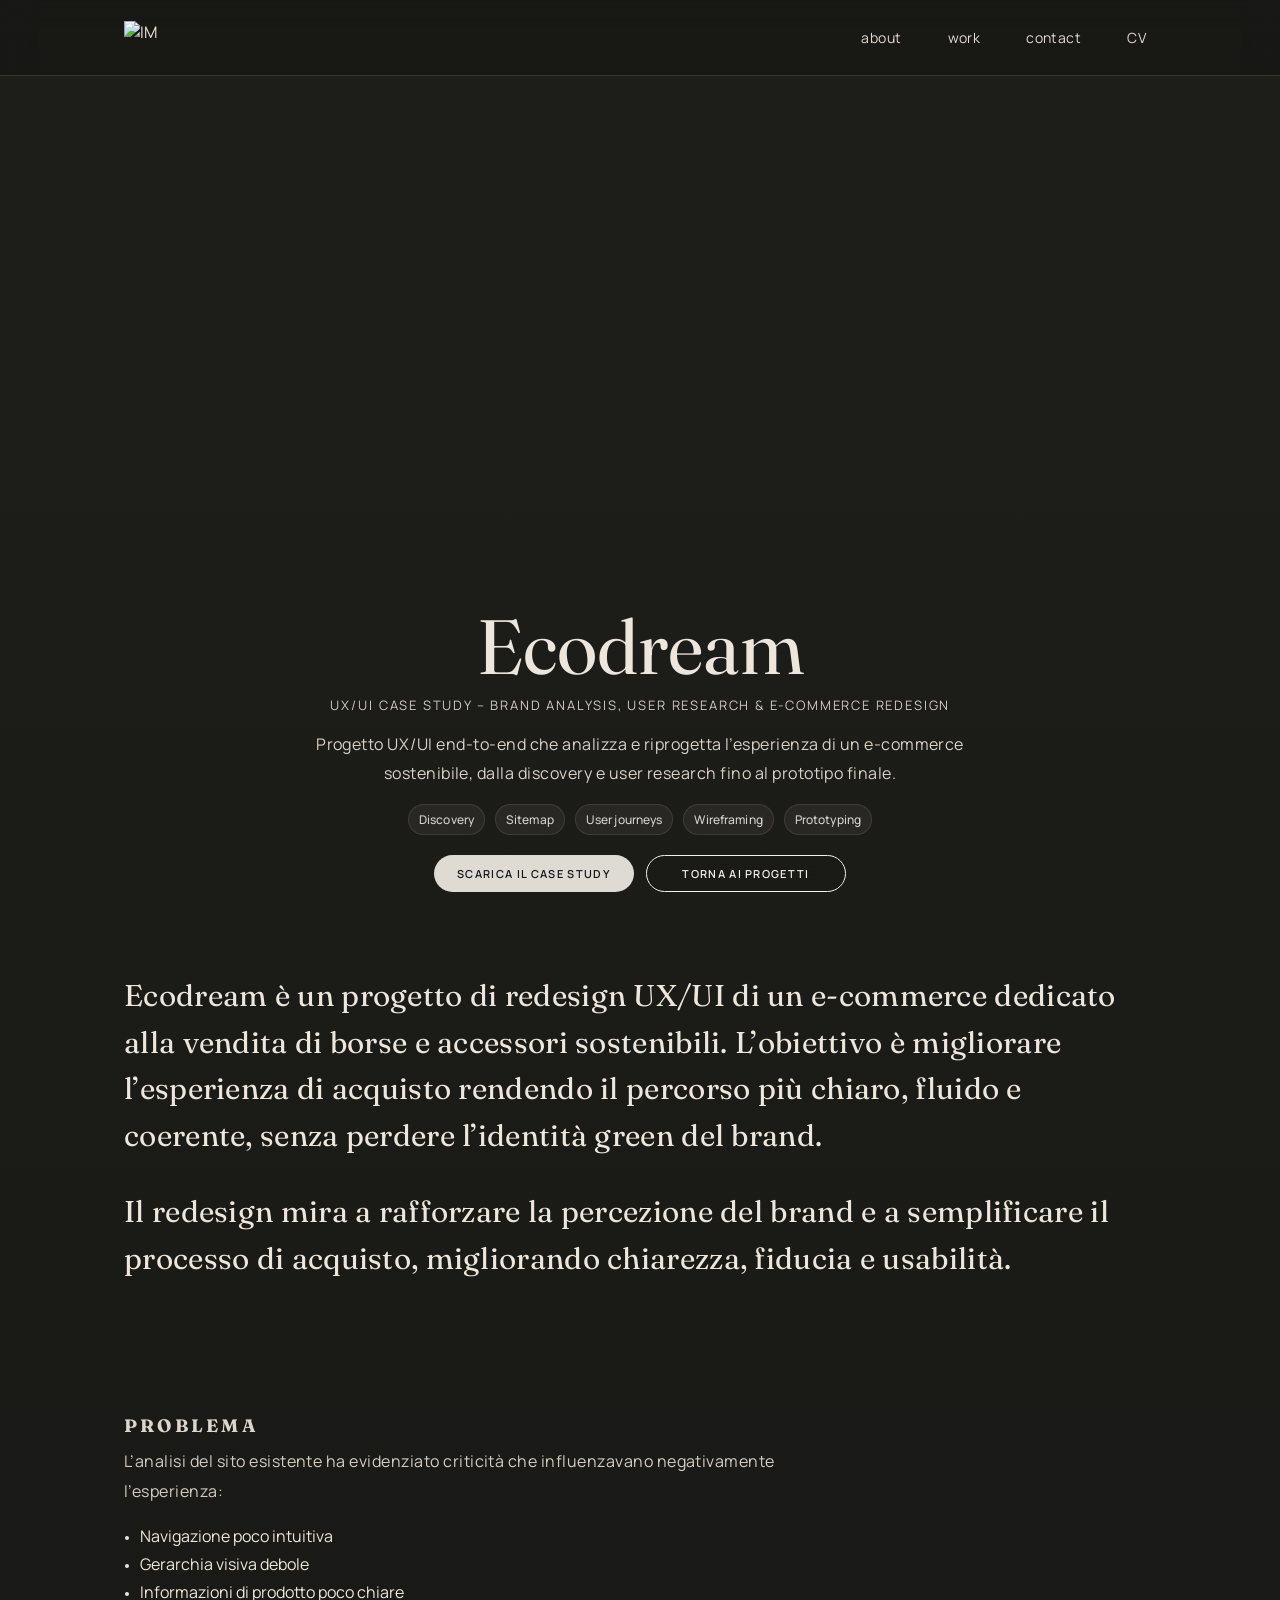
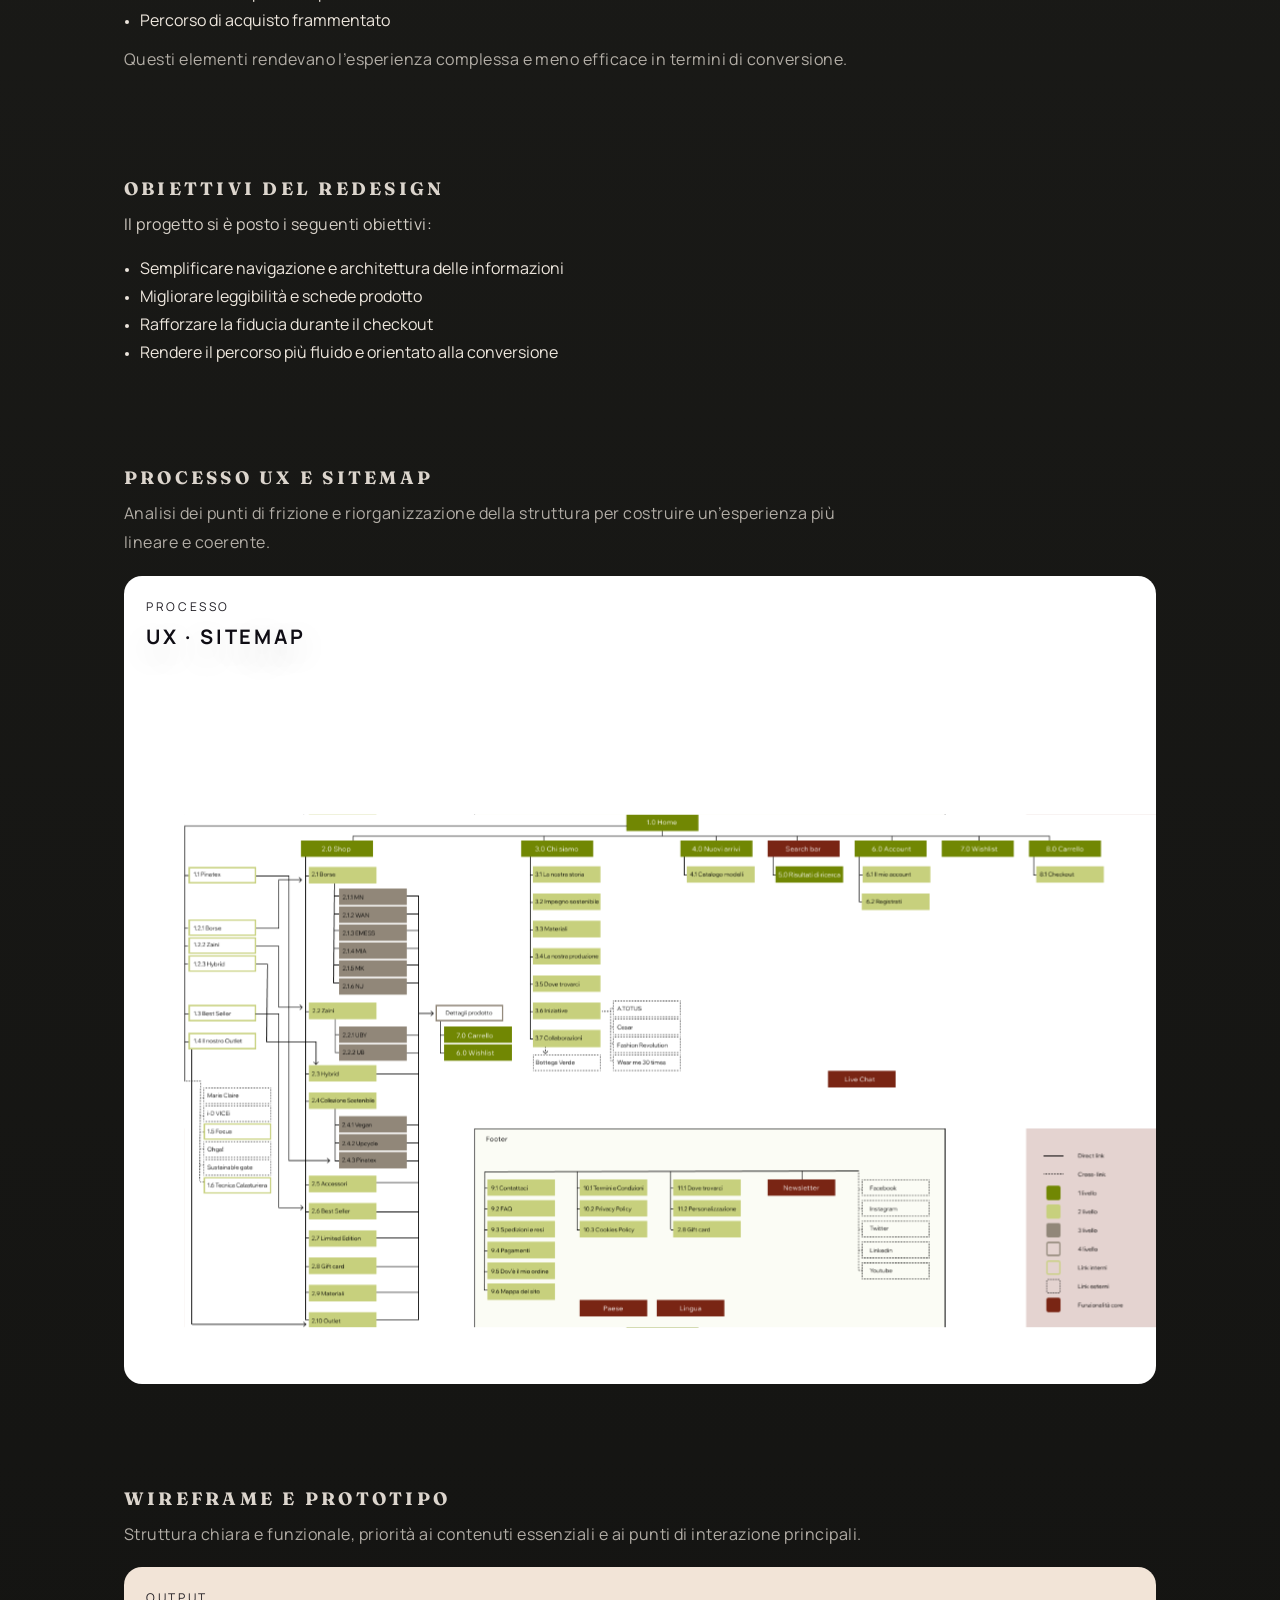
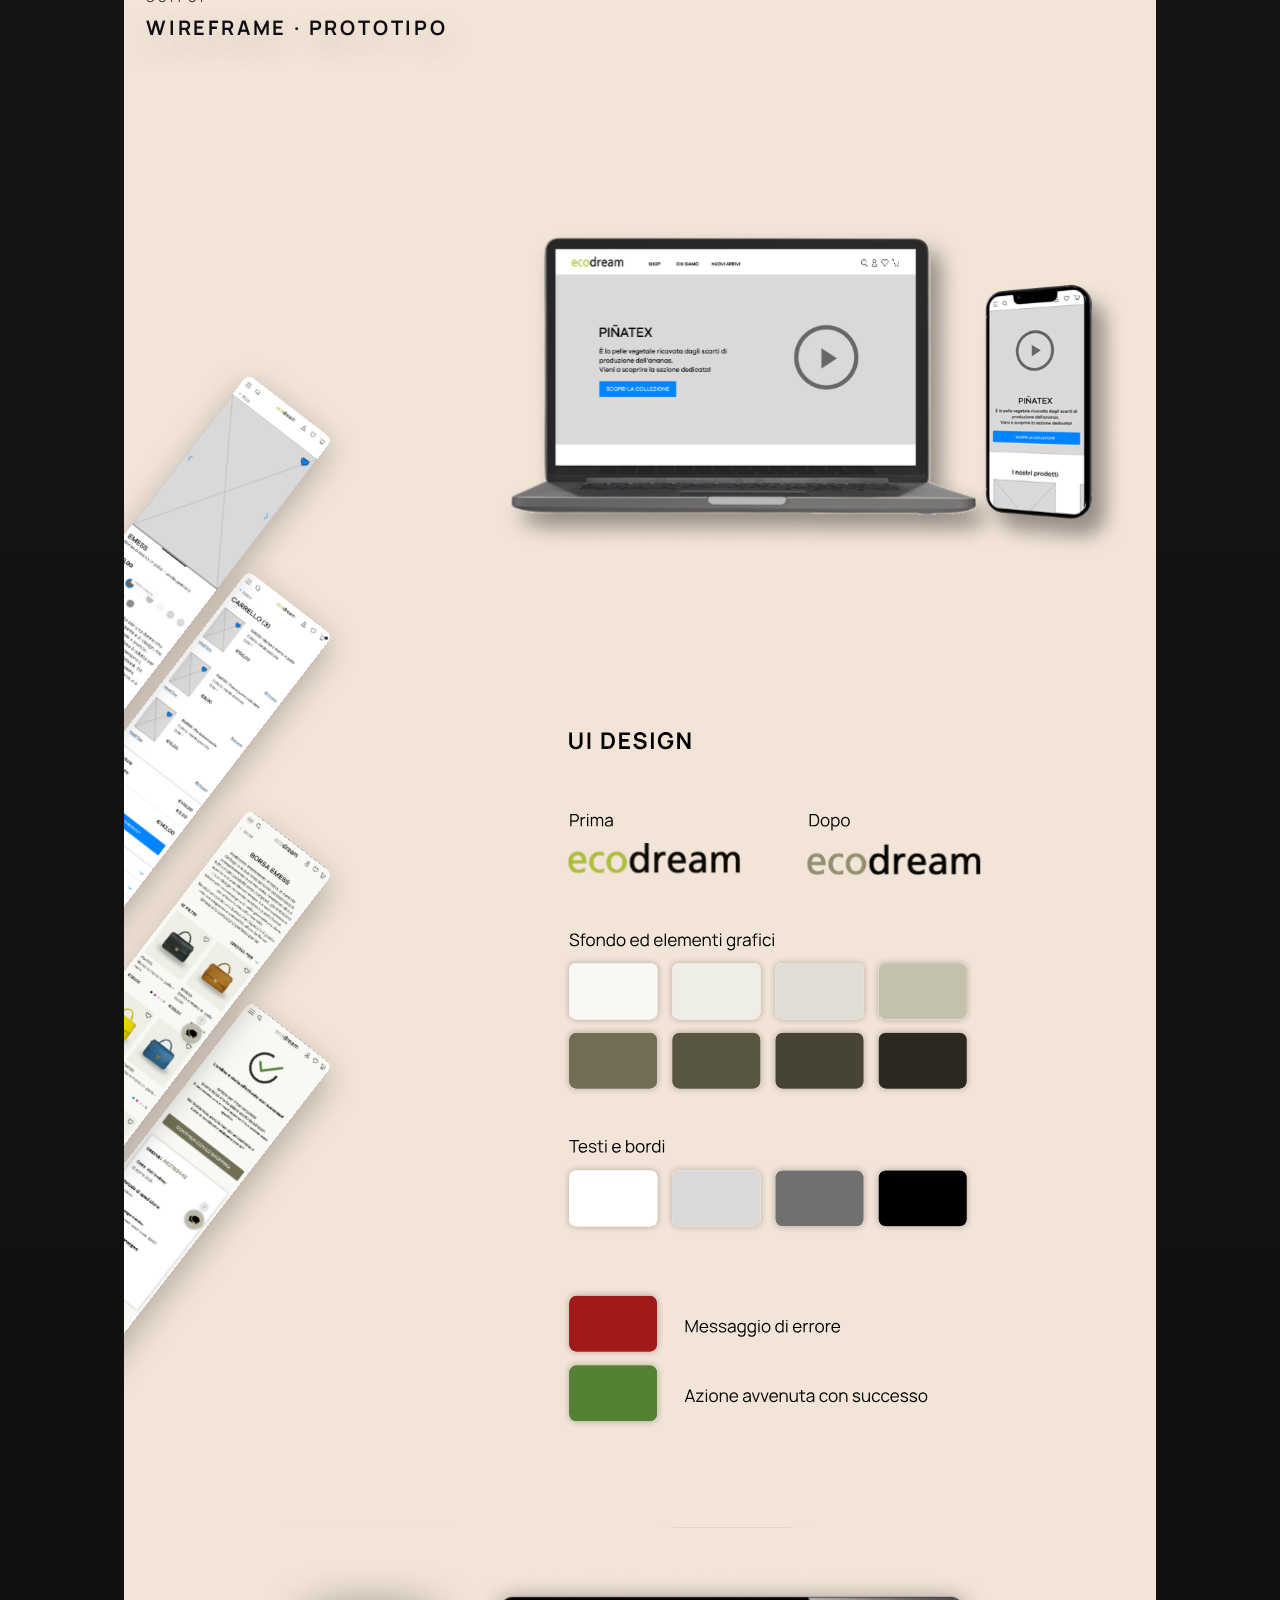
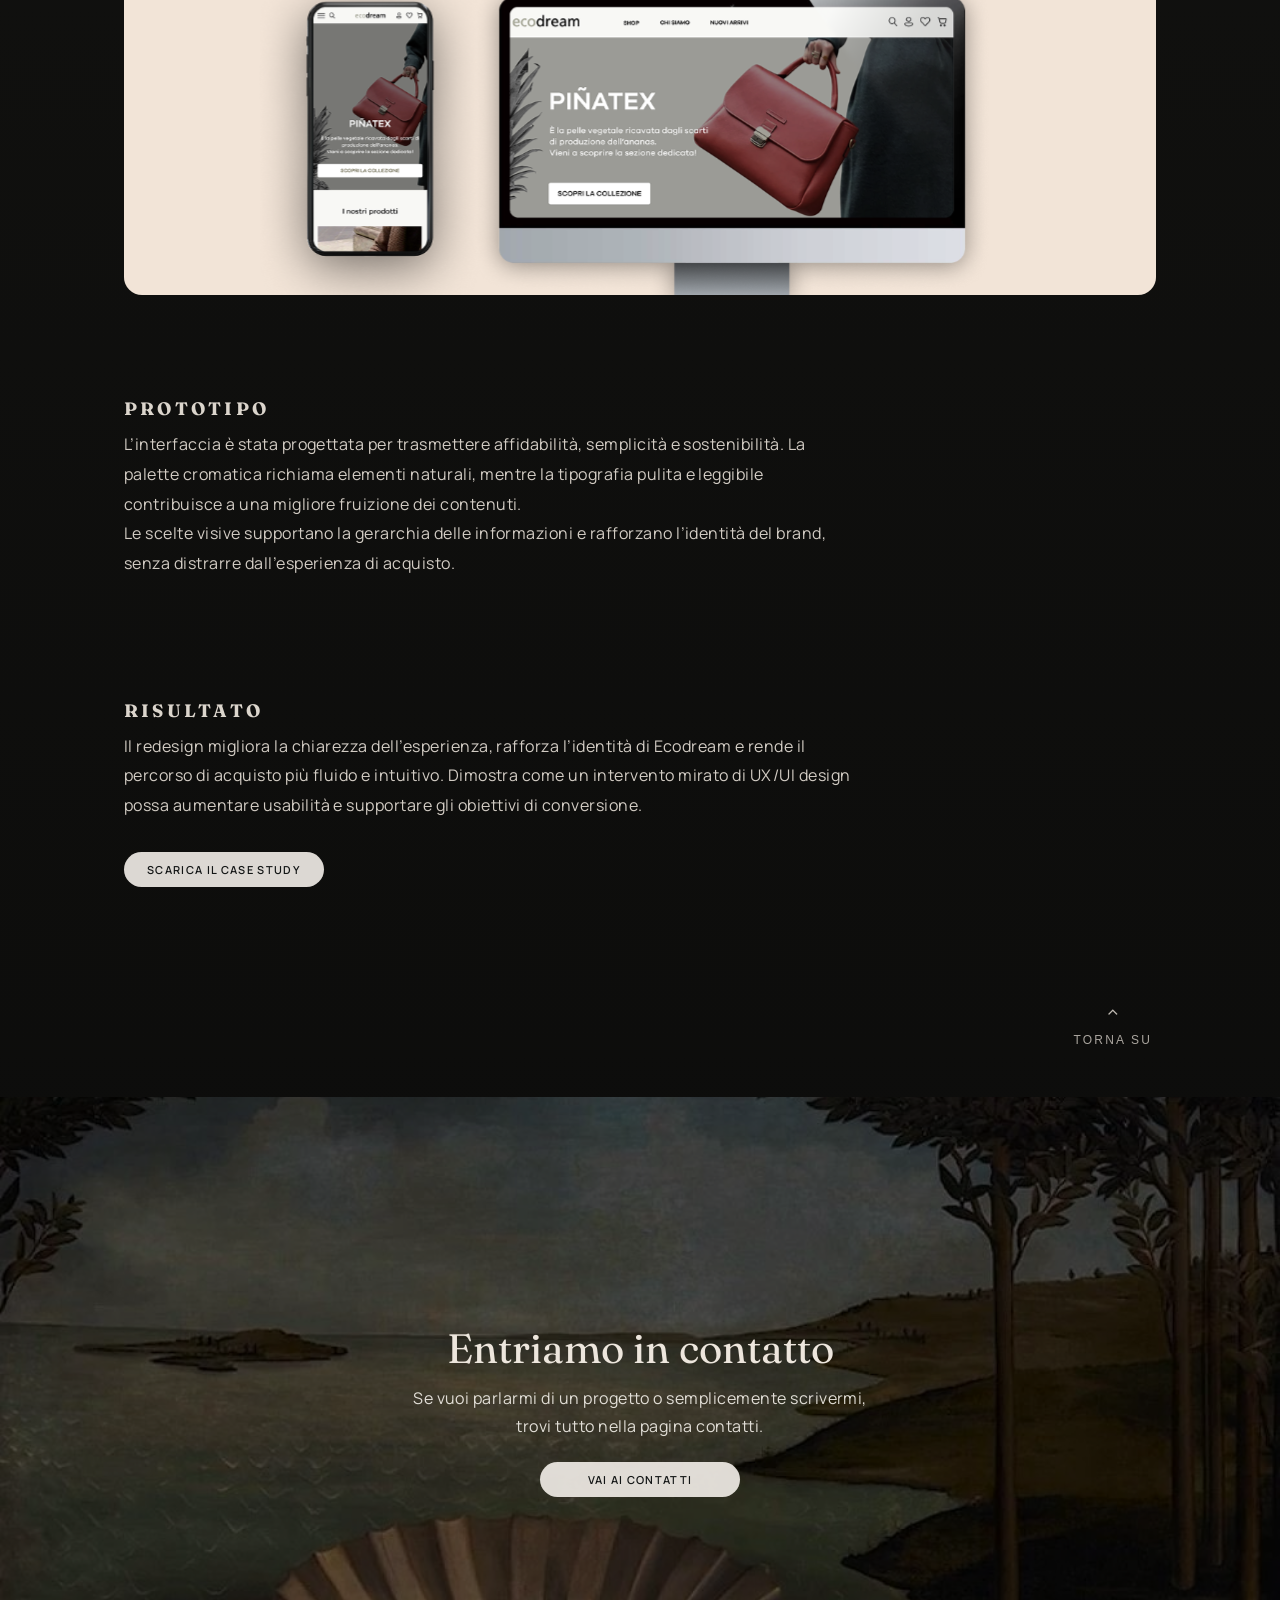
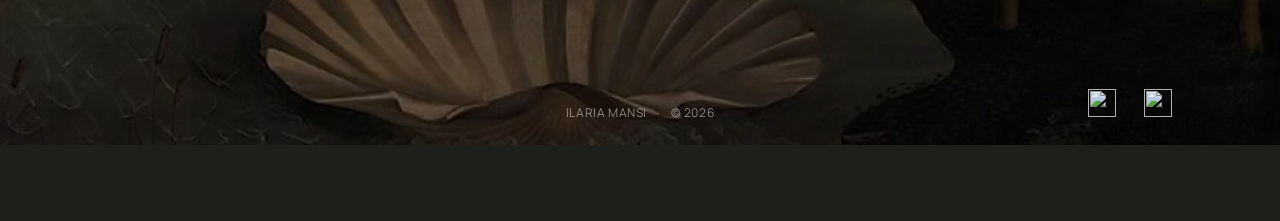
==== project/ecodream/index.html @ e041f742 "upload portfolio" ====
<!doctype html>
<html lang="it">
<head>
  <meta charset="utf-8" />
  <meta name="viewport" content="width=device-width, initial-scale=1" />
  <title>Ecodream – Case study</title>

  <!-- stesso stack font delle altre pagine progetto -->
  <link rel="preconnect" href="https://fonts.googleapis.com">
  <link rel="preconnect" href="https://fonts.gstatic.com" crossorigin>
  <link href="https://fonts.googleapis.com/css2?family=Fraunces:opsz,wght@9..144,300;9..144,400;9..144,600;9..144,700&family=Manrope:wght@300;400;500;600;700&display=swap" rel="stylesheet">
<link rel="icon" href="assets/img/favicon/favicon.png" sizes="any">

  <link rel="stylesheet" href="../../css/style.css">
  <link rel="stylesheet" href="../../css/project.css">
</head>

<body>
 <main id="top"></main>

   <!-- NAV -->
 <header class="nav" role="banner">
  <div class="container nav__inner">
    <a class="nav__logo" href="../../index.html#top" aria-label="Home">
      <img class="logo is-mark" src="../../assets/img/logo/im-mark-light.svg" alt="IM">
      <img class="logo is-word" src="../../assets/img/logo/im-wordmark-light.svg" alt="Ilaria Mansi">
    </a>

    <nav class="nav__links" aria-label="Menu principale">
      <a href="../../about.html">about</a>
      <a href="../../index.html#projects">work</a>
      <a href="../../contact.html">contact</a>
      <a href="../../cv.html">CV</a>
    </nav>

    <input class="navToggle" type="checkbox" id="navToggle">

    <label class="nav__burger" for="navToggle" aria-label="Apri menu">
      <span class="nav__burgerIcon" aria-hidden="true"></span>
    </label>
  </div>
</header>

<div class="navOverlay" aria-hidden="true">
  <nav class="navOverlay__panel" aria-label="Menu mobile">
    <a href="../../about.html">about</a>
    <a href="../../index.html#projects">work</a>
    <a href="../../contact.html">contact</a>
    <a href="../../cv.html">CV</a>
  </nav>
</div>

  <main class="project project--ecodream" id="top">

  <!-- HERO (identica agli altri progetti) -->
  <section class="pHero" aria-label="Ecodream">
    <figure class="pHero__media">
      <img src="../../assets/img/projects/ecodream/cover-ecodream.png" alt="Cover Ecodream">
    </figure>

    <div id="start"></div>

    <div class="pWrap">
      <div class="pHero__copy">
        <h1 class="pTitle">Ecodream</h1>
        <p class="pSubtitle">UX/UI case study – brand analysis, user research &amp; e-commerce redesign</p>

        <p class="pLead">
          Progetto UX/UI end-to-end che analizza e riprogetta l’esperienza di un e-commerce sostenibile, dalla discovery e user research fino al prototipo finale.
        </p>

        <div class="pMeta" aria-label="Strumenti e output">
          <span class="pill">Discovery</span>
          <span class="pill">Sitemap</span>
          <span class="pill">User journeys</span>
          <span class="pill">Wireframing</span>
          <span class="pill">Prototyping</span>
        </div>

   
        <div class="pCtaRow">
          <a class="btn btn--primary" href="../../assets/pdf/ecodream.pdf" target="_blank" rel="noopener">
            SCARICA IL CASE STUDY
          </a>
          <a class="btn btn--secondary" href="../../index.html#projects">
            TORNA AI PROGETTI
          </a>
        </div>
      </div>
    </div>
  </section>



  <!-- PRESENTAZIONE -->
 <section class="pSection" aria-label="Presentazione del progetto">
      <div class="pWrap pWrap--narrow">
        <div class="pIntroCenter">
        <div>
          <p class="pIntro">
            Ecodream è un progetto di redesign UX/UI di un e-commerce dedicato alla vendita di borse e accessori sostenibili.
            L’obiettivo è migliorare l’esperienza di acquisto rendendo il percorso più chiaro, fluido e coerente, senza perdere l’identità green del brand.
          </p>
        </div>
        <div>
          <p class="pIntro pIntro--muted">
            Il redesign mira a rafforzare la percezione del brand e a semplificare il processo di acquisto, migliorando chiarezza, fiducia e usabilità.
          </p>
        </div>
      </div>
    </div>
  </section>

  <!-- PROBLEMA -->
  <section class="pSection" aria-label="Problema">
    <div class="pWrap">
      <header class="pHeader">
        <h2 class="pH2">Problema</h2>
        <p class="pText">L’analisi del sito esistente ha evidenziato criticità che influenzavano negativamente l’esperienza:</p>
      </header>

      <ul class="pList">
        <li>Navigazione poco intuitiva</li>
        <li>Gerarchia visiva debole</li>
        <li>Informazioni di prodotto poco chiare</li>
        <li>Percorso di acquisto frammentato</li>
      </ul>

      <p class="pText pText--muted" style="margin-top:14px;">
        Questi elementi rendevano l’esperienza complessa e meno efficace in termini di conversione.
      </p>
    </div>
  </section>

  <!-- OBIETTIVI -->
  <section class="pSection" aria-label="Obiettivi del redesign">
    <div class="pWrap">
      <header class="pHeader">
        <h2 class="pH2">Obiettivi del redesign</h2>
        <p class="pText">Il progetto si è posto i seguenti obiettivi:</p>
      </header>

      <ul class="pList">
        <li>Semplificare navigazione e architettura delle informazioni</li>
        <li>Migliorare leggibilità e schede prodotto</li>
        <li>Rafforzare la fiducia durante il checkout</li>
        <li>Rendere il percorso più fluido e orientato alla conversione</li>
      </ul>
    </div>
  </section>

  <!-- PROCESSO UX + SITEMAP (NON full-bleed, come gli altri) -->
  <section class="pSection" aria-label="Processo UX e Sitemap">
    <div class="pWrap">
      <header class="pHeader">
        <h2 class="pH2">Processo UX e sitemap</h2>
        <p class="pText pText--muted">
          Analisi dei punti di frizione e riorganizzazione della struttura per costruire un’esperienza più lineare e coerente.
        </p>
      </header>

      <figure class="pFigure">
        <img src="../../assets/img/projects/ecodream/processo ux e sitemap.svg" alt="Processo UX e Sitemap Ecodream">
        <figcaption class="pFigure__cap">
          <span class="pCap__kicker">PROCESSO</span>
          <span class="pCap__title">UX · Sitemap</span>
        </figcaption>
      </figure>
    </div>
  </section>

  <!-- WIREFRAME + PROTOTIPO (NON full-bleed) -->
  <section class="pSection" aria-label="Wireframe e Prototipo">
    <div class="pWrap">
      <header class="pHeader">
        <h2 class="pH2">Wireframe e prototipo</h2>
        <p class="pText pText--muted">
          Struttura chiara e funzionale, priorità ai contenuti essenziali e ai punti di interazione principali.
        </p>
      </header>

      <figure class="pFigure">
        <img src="../../assets/img/projects/ecodream/wireframe e prototipo.svg" alt="Wireframe e prototipo Ecodream">
        <figcaption class="pFigure__cap">
          <span class="pCap__kicker">OUTPUT</span>
          <span class="pCap__title">Wireframe · Prototipo</span>
        </figcaption>
      </figure>
    </div>
  </section>

   <section class="pSection" aria-label="Wireframe e Prototipo">
      <div class="pWrap">
        <header class="pHeader">
          <h2 class="pH2">Prototipo</h2>
          <p class="pText">
           L’interfaccia è stata progettata per trasmettere affidabilità, semplicità e sostenibilità.
          La palette cromatica richiama elementi naturali, mentre la tipografia pulita e leggibile
          contribuisce a una migliore fruizione dei contenuti.
          </p>
          <p class="pText">
              Le scelte visive supportano la gerarchia delle informazioni e rafforzano l’identità del brand,
          senza distrarre dall’esperienza di acquisto.
          </p>
        </header>
          </div>
    </section>

    <!-- RISULTATO -->
    <section class="pSection" aria-label="Risultato">
      <div class="pWrap">
        <div class="pUi pUi--single">
          <div class="pUi__copy">
            <h2 class="pH2">Risultato</h2>
            <p class="pText">
              Il redesign migliora la chiarezza dell’esperienza, rafforza l’identità di Ecodream e rende il percorso di acquisto più fluido e intuitivo.
              Dimostra come un intervento mirato di UX/UI design possa aumentare usabilità e supportare gli obiettivi di conversione.
            </p>

            <div class="pUi__cta">
              <a class="btn btn--primary" href="../../assets/pdf/ecodream.pdf" target="_blank" rel="noopener">
                SCARICA IL CASE STUDY
              </a>
            </div>
          </div>
        </div>
      </div>
    </section>

  </main>


<div class="backTop">
  <a href="#start">
    <span class="backTop__arrow">^</span>
    <span class="backTop__text">torna su</span>
  </a>
</div>

  <!-- FOOTER -->
  <footer class="footer footer--simple" id="contact" aria-labelledby="footerTitle">
  <img class="footer__arch" src="../../assets/img/home/art.jpg" alt="" aria-hidden="true">

  <div class="footer__inner">
    <h2 id="footerTitle">Entriamo in contatto</h2>
    <p class="footer__text">
      Se vuoi parlarmi di un progetto o semplicemente scrivermi, <br> trovi tutto nella pagina contatti.
    </p>

    <div class="footer__actions">
      <a class="btn btn--primary" href="../../contact.html">VAI AI CONTATTI</a>
    </div>

    <div class="footer__social" aria-label="Social">
      <a class="iconBtn" href="https://www.linkedin.com/in/ilaria-mansi/" target="_blank" rel="noopener" aria-label="LinkedIn">
        <img src="../../assets/img/home/linkedin.png" alt="">
      </a>

      <a class="iconBtn" href="https://github.com/ilariamansi/portfolio.git" target="_blank" rel="noopener" aria-label="GitHub">
        <img src="../../assets/img/home/github.png" alt="">
      </a>
    </div>

    <div class="footer__meta">
      <a class="footer__copy" href="#top">ILARIA MANSI</a>
      <span class="footer__sep" aria-hidden="true">·</span>
      <span class="footer__copy">© 2026</span>
    </div>
  </div>
</footer>
  
</body>
</html>
---- css/style.css ----
*{ box-sizing:border-box; }
html,body{ margin:0; padding:0; min-height:100%; }
img{ max-width:100%; display:block; }
a{ color:inherit; text-decoration:none; }
a:visited{ color:inherit; }
button,input,textarea{ font:inherit; }
ul{ margin:0; padding:0; }
:focus-visible{ outline:2px solid rgba(243,239,233,.65); outline-offset:3px; }

/* -------------------------
   TOKENS
------------------------- */
:root{
  --max: 1200px;
  --pad-x: 84px;
  --nav-h: 76px;

  --bg-start: #1e1e1b;
  --bg-end:   #0b0b0a;

  --text: #EDE6DD;
  --muted: rgba(237,230,221,.75);

  --line: rgba(243,239,233,.12);
  --line-weak: rgba(243,239,233,.08);

  --glass-blur: 14px;
  --glass-sat: 140%;

  --thumb-w: 440px;
  --thumb-h: 300px;

  --font-serif: "Fraunces", ui-serif;
  --font-sans: "Manrope", system-ui, sans-serif;

  --h1: clamp(42px, 5.2vw, 76px);
  --h2: clamp(24px, 3.2vw, 44px);
  --lead: clamp(20px, 1.6vw, 18px);
  --section-y: clamp(52px, 6vw, 90px);
}

@media (max-width: 980px){
  :root{
    --pad-x: 20px;
    --nav-h: 70px;
    --thumb-w: 100%;
    --thumb-h: min(320px, 56vw);
  }
}

/* -------------------------
   BASE
------------------------- */
html{ background: var(--bg-start); }

body{
  color: var(--text);
  overflow-x:hidden;
  font-family: var(--font-sans);
  -webkit-font-smoothing: antialiased;
  text-rendering: optimizeLegibility;
  background: linear-gradient(180deg, var(--bg-start) 0%, var(--bg-end) 100%);
  background-repeat:no-repeat;
  background-size:100% 100%;
  background-attachment:scroll;
}

.container{
  width: min(var(--max), 100%);
  margin:0 auto;
  padding-left: var(--pad-x);
  padding-right: var(--pad-x);
}

body:not(.is-home) main,
body:not(.is-home) .about,
body:not(.is-home) .cv,
body:not(.is-home) .uxSection,
body:not(.is-home) .content{
  background: transparent !important;
}

/* -------------------------
   NAV
------------------------- */
.nav{
  position: fixed;
  top: 0;
  left: 0;
  right: 0;
  height: var(--nav-h);
  z-index: 7000;
  background: rgba(15,15,15,.35);
  backdrop-filter: blur(var(--glass-blur)) saturate(var(--glass-sat));
  -webkit-backdrop-filter: blur(var(--glass-blur)) saturate(var(--glass-sat));
  border-bottom: 1px solid rgba(243,239,233,.14);
}

.nav__inner{
  height: 100%;
  display: flex;
  align-items: center;
  justify-content: space-between;
  gap: 14px;
}

.nav__logo{
  position: relative;
  display: inline-block;
  width: 276px;
  height: 34px;
  z-index: 7002;
}

.nav__logo .logo{
  position: absolute;
  inset: 0;
  width: 276px;
  height: 34px;
  object-fit: contain;
  object-position: left center;
  opacity: 0;
  transition: opacity .28s ease-out, transform .28s ease-out;
}

.nav__logo .is-mark{ opacity: 1; }
.nav__logo .is-word{ transform: translate3d(8px,0,0); }

.nav__logo:hover .is-mark{
  opacity: 0;
  transform: translate3d(-8px,0,0);
}
.nav__logo:hover .is-word{
  opacity: 1;
  transform: translate3d(0,0,0);
}

.nav__links{
  display: flex;
  align-items: center;
  gap: 26px;
  height: 100%;
}

.nav__links a{
  height: 100%;
  display: flex;
  align-items: center;
  padding: 0 10px;
  font-family: var(--font-sans);
  font-size: 14px;
  letter-spacing: .03em;
  opacity: .95;
  position: relative;
  transition: opacity .2s ease, transform .2s ease, letter-spacing .2s ease;
}

.nav__links a:hover{
  opacity: 1;
  transform: translateY(-1px);
  letter-spacing: .08em;
}

.nav__links a::after{
  content: "";
  position: absolute;
  left: 10px;
  right: 10px;
  bottom: 18px;
  height: 1px;
  background: transparent;
  transition: background .2s ease;
}

.nav__links a:hover::after{
  background: rgba(243,239,233,.95);
}

.navToggle{
  position: absolute;
  width: 1px;
  height: 1px;
  padding: 0;
  margin: -1px;
  overflow: hidden;
  clip: rect(0,0,0,0);
  white-space: nowrap;
  border: 0;
}

.nav__burger{
  display: none;
  width: 42px;
  height: 42px;
  border: 0;
  background: transparent;
  cursor: pointer;
  z-index: 7002;
}

.nav__burgerIcon{
  width: 22px;
  height: 2px;
  background: rgba(243,239,233,.92);
  position: relative;
  display: block;
}

.nav__burgerIcon::before,
.nav__burgerIcon::after{
  content: "";
  position: absolute;
  left: 0;
  width: 22px;
  height: 2px;
  background: rgba(243,239,233,.92);
  transition: transform .22s ease, top .22s ease;
}

.nav__burgerIcon::before{ top: -6px; }
.nav__burgerIcon::after{ top: 6px; }

.navOverlay{
  position: fixed;
  inset: 0;
  z-index: 6999;
  opacity: 0;
  visibility: hidden;
  pointer-events: none;

  background: rgba(20,14,14,.22);
  backdrop-filter: blur(22px) saturate(145%);
  -webkit-backdrop-filter: blur(22px) saturate(145%);

  transition: opacity .25s ease, visibility .25s ease;
}
.navOverlay::before{
  content:"";
  position:absolute;
  inset:0;
  pointer-events:none;
  background:
    linear-gradient(180deg,
      rgba(14, 24, 27, 0.28) 0%,
      rgba(20,14,14,.34) 80%);
}
.navOverlay__panel{
  min-height: 100vh;
  display: flex;
  flex-direction: column;
  align-items: center;
  justify-content: center;
  gap: 26px;
  background: rgba(20,14,14,.30);
}

.navOverlay__panel a{
  font-family: var(--font-sans);
  font-size: 16px;
  letter-spacing: .12em;
  text-transform: uppercase;
  color: rgb(234, 233, 233);
  filter: brightness(1);
}

@media (max-width: 900px){
  .nav__links{ display: none; 
  }
  .nav__links a{ color: #EDE6DD;
    opacity: 1;
  }
  .nav__burger{ display: grid; place-items: center; }

  .nav__logo{ width: 77px; }
  .nav__logo .logo{ width: 77px; }

  .nav__logo:hover .is-word{
    opacity: 0;
    transform: none;
  }
  .nav__logo:hover .is-mark{
    opacity: 1;
    transform: none;
  }

  body:has(#navToggle:checked) .navOverlay{
    opacity: 1;
    visibility: visible;
    pointer-events: auto;
  }

  body:has(#navToggle:checked) .nav__burgerIcon{
    background: transparent;
  }
  body:has(#navToggle:checked) .nav__burgerIcon::before{
    top: 0;
    transform: rotate(45deg);
  }
  body:has(#navToggle:checked) .nav__burgerIcon::after{
    top: 0;
    transform: rotate(-45deg);
  }
}

@media (min-width: 901px){
  .navOverlay{ display: none; }
}

/* -------------------------
   BUTTONS
------------------------- */
.btn{
  display:inline-flex;
  align-items:center;
  justify-content:center;
  padding:12px 22px;
  border-radius:999px;
  border:0;
  min-width:200px;
  cursor:pointer;
  line-height:1;
  font-family: var(--font-sans);
  font-weight:600;
  font-size:11px;
  letter-spacing:.12em;
  text-transform:uppercase;
  transition: transform .15s ease, background-color .2s ease, border-color .2s ease, opacity .2s ease;
}
.btn--primary{
  background: rgba(243,239,233,.90);
  color:#131616 !important;
}
.btn--primary:hover{
  background: rgba(243,239,233,1);
  transform:translateY(-1px);
}
.btn--primary:active{ transform:translateY(0); }

.btn--secondary{
  border:1px solid rgba(243,239,233,1);
  color: rgba(243,239,233,1);
  background: rgba(15, 15, 15, 0.032);
  backdrop-filter: blur(var(--glass-blur)) saturate(var(--glass-sat));
  -webkit-backdrop-filter: blur(var(--glass-blur)) saturate(var(--glass-sat));
}
.btn--secondary:hover{
  background: rgba(243,239,233,.08);
  border-color: rgba(243,239,233,.32);
  transform:translateY(-1px);
}
.btn--secondary:active{ transform:translateY(0); }

@media (max-width:700px){

  .btn{
    width:100%;
    max-width:300px;
  }

}
/* -------------------------
   TAGS / CHIPS
------------------------- */
.pill, .chip, .cvPill{
  display:inline-flex;
  align-items:center;
  gap:8px;
  padding:6px 10px;
  border-radius:999px;
  background: rgba(243,239,233,.06);
  border:1px solid rgba(243,239,233,.10);
  color: rgba(243,239,233,.86);
  font-family: var(--font-sans);
  font-weight:500;
  font-size:12px;
  letter-spacing:.01em;
  text-transform:none;
}

/* -------------------------
   HOME — HERO
------------------------- */
body.is-home{
  background: linear-gradient(180deg, var(--bg-start) 0%, var(--bg-end) 100%);
}

body.is-home main.content{
  background: transparent !important;
}

.heroSection{
  position: relative;
  min-height: 590px;
  height: 85vh;
  overflow: hidden;
  padding-top: var(--nav-h);
}

.heroSection__arch{
  position: absolute;
  inset: 0;
  width: 100%;
  height: 100%;
  object-fit: cover;
  object-position: center;
  z-index: 0;
  filter: contrast(1) saturate(1.3);
  transform-origin: center;
}

.heroSection__overlay{
  position: absolute;
  inset: 0;
  z-index: 1;
  pointer-events: none;
  background: linear-gradient(
    to bottom,
    rgba(0, 0, 0, 0.25) 0%,
    rgba(0, 0, 0, 0.70) 75%,
    #1b1b17f9 100%
  );
}

.hero{
  position: relative;
  z-index: 2;
  min-height: calc(85vh - var(--nav-h));
  display: flex;
  align-items: center;
  justify-content: center;
  padding-top: 0;
}

.hero__left{
  max-width: 900px;
  margin: 0 auto;
  width: 100%;
}

.hero__stack{
  display: flex;
  flex-direction: column;
  align-items: center;
  justify-content: center;
  gap: 14px;
  text-align: center;
  width: 100%;
}

.hero__title,
.hero__sub,
.hero__statement{
  text-shadow:
    0 2px 14px rgba(0,0,0,.25),
    0 1px 2px rgba(0,0,0,.35);
}

.hero__title{
  margin: 10px;
  font-family: var(--font-serif);
  font-weight: 400;
  font-size: clamp(64px, 8vw, 120px);
  line-height: 1.10;
}

.hero__sub{
  margin: 20px;
  max-width: 58ch;
  font-family: var(--font-sans);
  font-size: var(--lead);
  font-weight: 600;
  line-height: 0.8;
  color: rgba(243,239,233,1);
  letter-spacing: .03em;
  margin-top: 8px;
}

.hero__statement{
  margin:45px 0 0;
  font-family: var(--font-sans);
  font-size: 16px;
  font-weight: 400;
  letter-spacing: .18em;
  text-transform: uppercase;
  color: rgb(243,239,233);
}

.hero__cta{
  margin-top: 15px;
  display: flex;
  gap: 14px;
  flex-wrap: wrap;
  justify-content: center;
}

@media (max-width: 980px){
  .heroSection{
    min-height: 95vh;
    height: 95vh;
  }

  .hero{
    min-height: calc(100vh - var(--nav-h));
    display: flex;
    align-items: center;
    justify-content: center;
  }
.hero__title{
  margin-top: -40px;
 }
  .hero__sub{
  margin-top: 20px;
 }
  .hero__statement{
  margin-top: 60px;
 }
  .hero__left{
    max-width: 100%;
    margin: 0 auto;
  }

  .hero__stack{
    align-items: center;
    text-align: center;
  }

  .hero__cta{
    justify-content: center;
  }
}

/* -------------------------
   HOME — SALOTTO
------------------------- */
.salottoSection{
  position: relative;
  padding: clamp(70px, 9vw, 120px) 0;
  background: transparent;
  overflow: hidden;
}

.salottoSection .salotto{
  position: relative;
  text-align: left;
}

.salotto__stack{
  max-width: min(760px, 100%);
  margin: 0;
  display: flex;
  flex-direction: column;
  gap: 14px;
  align-items: flex-start;
  position: relative;
  z-index: 2;
}

.salotto__h2{
  margin: 0 0 6px 0;
  font-family: var(--font-serif);
  font-weight: 400;
  font-size: clamp(28px, 3.4vw, 52px);
  line-height: 1.12;
}

.salotto__p{
  margin: 0 0 4px 0;
  font-family: var(--font-sans);
  font-weight: 400;
  font-size: clamp(15px, 1.7vw, 16px);
  line-height: 1.7;
  max-width: 70ch;
  color: rgba(243,239,233,.90);
  letter-spacing: .03em;
}

.salotto__cta{
  margin-top: 32px;
  display: flex;
  justify-content: flex-start;
  gap: 12px;
  flex-wrap: wrap;
}


.salotto__portrait{
  position: absolute;
  right: -110px;
  bottom: -120px;
  width: clamp(200px, 22vw, 360px);
  pointer-events: none;
  isolation: isolate;
}

.salotto__portrait::before{
  content: "";
  position: absolute;
  inset: -30%;
  z-index: 0;
  background: radial-gradient(
    circle at 60% 50%,
    rgba(134,127,116,.25) 0%,
    rgba(142,138,129,.12) 30%,
    rgba(217,210,197,0) 50%
  );
  mix-blend-mode: screen;
  filter: blur(50px);
  opacity: .9;
}

.salotto__portrait img{
  position: relative;
  z-index: 1;
  width: 100%;
  height: auto;
  display: block;
  filter: brightness(.7) saturate(1.4);

  -webkit-mask-image: linear-gradient(
    to right,
    rgba(0,0,0,0) 0%,
    rgba(0,0,0,0) 12%,
    rgba(0,0,0,.08) 22%,
    rgba(0,0,0,.22) 32%,
    rgba(0,0,0,.48) 42%,
    rgba(0,0,0,.78) 52%,
    rgba(0,0,0,1) 62%,
    rgba(0,0,0,1) 100%
  );
  mask-image: linear-gradient(
    to right,
    rgba(0,0,0,0) 0%,
    rgba(0,0,0,0) 12%,
    rgba(0,0,0,.08) 22%,
    rgba(0,0,0,.22) 32%,
    rgba(0,0,0,.48) 42%,
    rgba(0,0,0,.78) 52%,
    rgba(0,0,0,1) 62%,
    rgba(0,0,0,1) 100%
  );
  -webkit-mask-repeat: no-repeat;
  mask-repeat: no-repeat;
  -webkit-mask-size: 100% 100%;
  mask-size: 100% 100%;
}

@media (max-width: 980px){
  .salottoSection .salotto{
    text-align: left;
  }

  .salotto__stack{
    align-items: flex-start;
    text-align: left;
    max-width: 100%;
    z-index: 2;
  }

  .salotto__cta{
    justify-content: flex-start;
  }

  .salotto__portrait{
    width: clamp(190px, 58vw, 340px);
    right: -70px;
    bottom: -110px;
    z-index: 0;
  }

  .salotto__portrait img{
    opacity: .60;
  }
}
/* -------------------------
   HOME — PROJECTS
------------------------- */
.content{
  position:relative;
  z-index:1;
  padding-top:72px;
}

.projects{
  padding:75px 0 44px;
}

.projects__title{
  margin:0 0 -10px;
  font-family: var(--font-serif);
  font-weight:400;
  font-size:100px;
  letter-spacing:.02em;
}

.projectStep{
  min-height:45vh;
  padding:24px 0;
}

.projectCard{
  position:sticky;
  top: calc(var(--nav-h) + 34px);
  display:grid;
  grid-template-columns: 1.12fr .88fr;
  gap:32px;
  align-items:center;
  padding-top:22px;
}

.projectCard__media{
  width:min(100%, var(--thumb-w));
  height: var(--thumb-h);
  display:block;
  transition: transform .35s ease, box-shadow .35s ease;
  
}

.projectCard__media img{
  width:100%;
  height:100%;
  object-fit:cover;
  border-radius:10px;
  transition: transform .35s ease;
}

.projectCard__media:hover{
  transform:translate3d(0,-6px,0);
  box-shadow: 0 22px 50px rgba(0,0,0,.35);
}

.projectCard__media:hover img{
  transform:scale(1.02);
}
.projectCard__name{
  margin:0;
  font-family: var(--font-serif);
  font-weight:400;
  font-size: clamp(30px, 3.2vw, 52px);
  line-height:1.06;
}

.projectCard__meta{
  margin:10px 0 16px;
  font-family: var(--font-sans);
  font-size:16px;
  line-height:1.5;
  color: var(--muted);
  letter-spacing:.03em;
}

@media (max-width:900px){
  .projectCard{
    grid-template-columns: 1fr;
    gap:16px;
    top: calc(var(--nav-h) + 42px);
  }
  .projectCard__media{
    width:100%;
    height: var(--thumb-h);
  }

  .projects__title{
    font-size: clamp(34px, 10.5vw, 56px);
    line-height:1.02;
    letter-spacing:-0.01em;
    white-space:nowrap;
  }
  .projectCard__name{
    font-size: clamp(26px, 7.2vw, 34px);
    line-height:1.08;
    margin-top:14px;
  }
  .projectCard__meta{
    font-size:14px;
    line-height:1.4;
    opacity:.85;
    margin-top:6px;
  }
  .projectStep{
    padding:26px 0;
  }
  .projectStep + .projectStep{
    border-top:1px solid rgba(243,239,233,.10);
    padding-top:32px;
  }
}

/* -------------------------
   FOOTER SIMPLE
------------------------- */
.footer{
  position:relative;
  min-height:72vh;
  overflow:hidden;
  display:flex;
  align-items:center;
  justify-content:center;
  padding:0;
  background:transparent;
}

.footer__arch{
  position:absolute;
  inset:0;
  width:100%;
  height:100%;
  object-fit:cover;
  object-position:center;
  z-index:0;
  filter: contrast(1.0) saturate(1.3)
}

.footer::before{
  content:"";
  position:absolute;
  inset:0;
  z-index:1;
  pointer-events:none;
  background: rgba(0, 0, 0, 0.65);
}


.footer__inner{
  position:static;
  z-index:2;
  max-width:860px;
  width:100%;
  text-align:center;
  padding:40px 22px 90px;
  margin:0 auto;
}

.footer__inner h2{
  margin:0 0 12px;
  font-family: var(--font-serif);
  font-weight:400;
  font-size: clamp(26px, 3.2vw, 42px);
  margin-top: 28px;
}

.footer__text{
  margin:0 auto 22px;
  max-width:62ch;
  font-family: var(--font-sans);
  font-size:16px;
  line-height:1.7;
  color: rgba(243,239,233,.90);
  letter-spacing:.03em;
  margin-top: 6px;
}

.footer__actions{
  margin-top:12px;
  display:flex;
  gap:12px;
  flex-wrap:wrap;
  justify-content:center;
}
.footer__social{
  position:absolute;
  right:100px;
  bottom:20px;
  display:flex;
  gap:12px;
  z-index:3;
}

.iconBtn{
  width:44px;
  height:44px;
  display:inline-flex;
  align-items:center;
  justify-content:center;
  opacity:.92;
  transition: transform .15s ease, opacity .15s ease;
}

.iconBtn img{
  width:28px;
  height:28px;
  display:block;
}

.iconBtn:hover{
  opacity:1;
  transform:translateY(-1px);
}
.footer__meta{
  position:absolute;
  left:50%;
  transform:translateX(-50%);
  bottom:24px;

  display:flex;
  gap:10px;
  justify-content:center;
  align-items:center;

  font-family: var(--font-sans);
  font-size:12px;
  letter-spacing:.05em;
  text-transform:uppercase;
  color: rgba(243,239,233,.70);
}
.footer__sep{ opacity:.45; }
.footer__copy{ opacity:.75; }

@media (max-width:900px){
  .footer{
    min-height: 80vh;
    align-items: center;
    padding: 0 0 28px 0;
  }

  .footer__inner{
    padding: 10px 20px 40px;
  }

  .footer__inner h2{
    margin-top: 0;
    margin-bottom: 10px;
    font-size: 32px;
  }

  .footer__text{
    margin: 0 auto 18px;
    max-width: 30ch;
  }

  .footer__actions{
    margin-top: 20px;
  }

  .footer__social{
    position: static;
    display: flex;
    justify-content: center;
    gap: 18px;
    margin-top: 80px;
    
  }
  .footer__meta{
    position: absolute;
    left: 50%;
    transform: translateX(-50%);
    bottom: 10px;
    margin-top: 0;
    width: max-content;
  }
}

/* -------------------------
   ABOUT + CV + CONTACT
------------------------- */
.uxSection{
  padding: var(--section-y) 0;
}

.uxSection--hero{
  padding-top: 50px;
  padding-bottom: clamp(70px, 5vw, 72px);
}

.uxGrid2{
  display: grid;
  grid-template-columns: 1.15fr .85fr;
  gap: clamp(20px, 5vw, 72px);
  align-items: start;
}

@media (max-width:980px){
  .uxGrid2{
    grid-template-columns: 1fr;
  }
}

.uxKicker{
  margin: 0 0 10px;
  font-family: var(--font-serif);
  font-size: 160px;
  letter-spacing: .10em;
  text-transform: none;
  color: rgb(243,239,233);
}

.uxH1{
  margin: 0;
  font-family: var(--font-serif);
  font-weight: 400;
  font-size: var(--h1);
  line-height: 1.02;
}

.uxH2{
  margin: 0;
  font-family: var(--font-serif);
  font-weight: 400;
  font-size: clamp(22px, 2.6vw, 34px);
  line-height: 1.12;
}

.uxLead{
  margin: 58px 0 0;
  max-width: 66ch;
  font-family: var(--font-sans);
  font-size: 16px;
  line-height: 1.75;
  color: rgba(243,239,233,.90);
  letter-spacing: .03em;
}

.uxSub{
  margin: 10px 0 0;
  max-width: 74ch;
  font-family: var(--font-sans);
  font-size: 16px;
  line-height: 1.85;
  color: rgba(243,239,233,.72);
  letter-spacing: .03em;
}

.uxCtaRow{
  margin-top: 18px;
  display: flex;
  gap: 12px;
  flex-wrap: wrap;
}

.aboutDivider{
  height: 1px;
  margin-top: 34px;
  background: linear-gradient(90deg, transparent, rgba(243,239,233,.20), transparent);
}

.uxSide{
  display: flex;
  flex-direction: column;
  gap: 18px;
}

.uxMiniCard{
  padding-top: 12px;
  border-top: 1px solid rgba(243,239,233,.10);
}

.uxMiniCard__label{
  margin: 0 0 10px;
  font-family: var(--font-sans);
  font-size: 12px;
  letter-spacing: .22em;
  text-transform: uppercase;
  color: rgba(243,239,233,.70);
}

.uxMiniCard__list{
  list-style: none;
}

.uxMiniCard__list li{
  padding: 10px 0;
  border-top: 1px solid rgba(243,239,233,.08);
  font-family: var(--font-sans);
  font-size: 14px;
  color: rgba(243,239,233,.90);
}

.approachRow{
  margin-top: 18px;
  display: grid;
  grid-template-columns: repeat(3, minmax(0,1fr));
  gap: 26px;
}

@media (max-width:980px){
  .approachRow{
    grid-template-columns: 1fr;
  }
  .uxSection--hero{
    padding-top: calc(var(--nav-h) + 36px);
    padding-bottom: 56px;
  }

  .uxKicker{
    font-size: clamp(64px, 18vw, 110px);
    line-height: 0.9;
    letter-spacing: .02em;
    margin-bottom: 24px;
  }

  .uxH1{
    font-size: clamp(32px, 8vw, 48px);
    line-height: 1.02;
  }

  .uxLead,
  .uxSub{
    max-width: 100%;
  }
}

.uxCard{
  padding-top: 12px;
  border-top: 1px solid rgba(243,239,233,.10);
}

.card__eyebrow{
  margin: 0 0 10px;
  font-family: var(--font-sans);
  font-size: 12px;
  letter-spacing: .22em;
  text-transform: uppercase;
  color: rgba(243,239,233,.58);
}

.card__text{
  margin: 0;
  font-family: var(--font-sans);
  font-size: 16px;
  line-height: 1.85;
  color: rgba(243,239,233,.90);
  letter-spacing: .03em;
}

.quoteGlass__text{
  margin: 0;
  font-family: var(--font-serif);
  font-weight: 400;
  font-size: clamp(36px, 2.2vw, 22px);
  line-height: 1.5;
  color: rgba(243,239,233,.92);
}

.cvGrid{
  margin-top: 14px;
  display: grid;
  grid-template-columns: repeat(3, minmax(0,1fr));
  gap: 26px;
}

@media (max-width:980px){
  .cvGrid{
    grid-template-columns: 1fr;
  }
}

.cvCard{
  padding-top: 12px;
  border-top: 1px solid rgba(243,239,233,.10);
}

.cvCard h3{
  margin: 0 0 10px;
  font-family: var(--font-sans);
  font-size: 18px;
  letter-spacing: .22em;
  text-transform: uppercase;
  color: rgba(243,239,233,.70);
  font-weight: 400;
}

.cvCard ul{
  padding-left: 18px;
  margin: 0;
}

.cvCard li{
  margin: 8px 0;
  font-family: var(--font-sans);
  font-size: 14px;
  line-height: 1.75;
  color: rgba(243,239,233,.90);
  letter-spacing: .05em;
}

.cvTimeline{
  margin-top: 14px;
  display: flex;
  flex-direction: column;
  gap: 26px;
}

.cvItem{
  padding-top: 12px;
  border-top: 1px solid rgba(243,239,233,.10);
}

.cvHead{
  display: flex;
  gap: 10px;
  flex-wrap: wrap;
  align-items: baseline;
  margin-bottom: 10px;
}

.cvWhen{
  font-family: var(--font-sans);
  font-size: 14px;
  letter-spacing: .18em;
  text-transform: none;
  color: rgba(243,239,233,.62);
}

.cvTag{
  font-family: var(--font-sans);
  font-size: 14px;
  letter-spacing: .08em;
  text-transform: uppercase;
  color: rgba(243,239,233,.58);
}

.cvItem h3{
  margin: 0;
  font-family: var(--font-serif);
  font-weight: 400;
  font-size: clamp(18px, 2.4vw, 28px);
  line-height: 1.2;
}

.cvPlace{
  margin: 6px 0 0;
  font-family: var(--font-sans);
  font-size: 14px;
  color: rgb(243,239,233);
}

.cvText{
  margin: 10px 0 0;
  font-family: var(--font-sans);
  font-size: 16px;
  line-height: 1.85;
  color: rgba(243,239,233,.88);
  letter-spacing: .05em;
}

/* ABOUT layout */
.is-about .uxSection--hero .uxGrid2{
  position: relative;
}

.is-about .uxSection--hero .uxSide{
  position: static;
}

.is-about .uxSection--hero .aboutPhoto{
  position: absolute;
  right: -100px;
  bottom: -40px;
  width: clamp(220px, 24vw, 420px);
  margin: 0;
  overflow: visible;
  z-index: 2;
  pointer-events: none;
  isolation: isolate;
}

.is-about .uxSection--hero .aboutPhoto::before{
  content: "";
  position: absolute;
  left: -42%;
  top: -20%;
  width: 150%;
  height: 145%;
  pointer-events: none;
  z-index: 0;
  background: radial-gradient(
    circle at 60% 50%,
    rgba(134,127,116,.25) 0%,
    rgba(142,138,129,.12) 30%,
    rgba(217,210,197,0) 50%
  );
  filter: blur(50px);
  opacity: .95;
  mix-blend-mode: screen;
}

.is-about .uxSection--hero .aboutPhoto__img{
  position: relative;
  z-index: 1;
  width: 100%;
  height: auto;
  display: block;
  filter: brightness(.7) saturate(1.4);
  -webkit-mask-image: linear-gradient(
    to right,
    rgba(0,0,0,0) 0%,
    rgba(0,0,0,0) 12%,
    rgba(0,0,0,.08) 22%,
    rgba(0,0,0,.22) 32%,
    rgba(0,0,0,.48) 42%,
    rgba(0,0,0,.78) 52%,
    rgba(0,0,0,1) 62%,
    rgba(0,0,0,1) 100%
  );
  mask-image: linear-gradient(
    to right,
    rgba(0,0,0,0) 0%,
    rgba(0,0,0,0) 12%,
    rgba(0,0,0,.08) 22%,
    rgba(0,0,0,.22) 32%,
    rgba(0,0,0,.48) 42%,
    rgba(0,0,0,.78) 52%,
    rgba(0,0,0,1) 62%,
    rgba(0,0,0,1) 100%
  );
  -webkit-mask-repeat: no-repeat;
  mask-repeat: no-repeat;
  -webkit-mask-size: 100% 100%;
  mask-size: 100% 100%;
}

.is-about .uxSection--chi .uxGrid2{
  grid-template-columns: 1fr 2fr;
}

.is-about .uxSection--split .uxGrid2{
  grid-template-columns: 1fr 1fr;
}

.is-about .uxSection--oltre .uxGrid2{
  grid-template-columns: 1fr 2fr;
}

@media (max-width: 980px){
  .is-about .uxKicker,
  .is-contact .uxKicker,
  .is-cv .uxKicker{
    font-size: clamp(92px, 24vw, 140px);
    line-height: .88;
    letter-spacing: .01em;
    margin: 0 0 18px;
    max-width: 100%;
    white-space: nowrap;
  }

  .is-about .uxH1,
  .is-contact .uxH1,
  .is-cv .uxH1{
    font-size: clamp(34px, 8.8vw, 54px);
    line-height: 1.02;
    margin: 0 0 22px;
    max-width: 100%;
  }

  .is-about .uxSub,
  .is-contact .uxSub,
  .is-cv .uxSub,
  .is-about .uxLead,
  .is-contact .uxLead,
  .is-cv .uxLead{
    max-width: 100%;
  }

  .is-about .uxSection--hero,
  .is-contact .uxSection--hero,
  .is-cv .uxSection--hero{
    padding-top: calc(var(--nav-h) + 34px);
    padding-bottom: 56px;
  }
 } 
@media (max-width:980px){
  .is-about .uxSection--hero .uxGrid2{
    position: relative;
  }

  .is-about .uxSection--hero .uxCol{
    position: relative;
    z-index: 2;
  }

  .is-about .uxSection--hero .aboutPhoto{
    position: absolute;
    top: -15px;
    right: 10px;
    bottom: auto;
    width: clamp(120px, 30vw, 148px);
    aspect-ratio: 1 / 1;
    margin: 0;
    border-radius: 14px;
    overflow: hidden;
    z-index: 0;
    opacity: 1;
    pointer-events: none;
  }

  .is-about .uxSection--hero .aboutPhoto::before{
    display: none;
  }

  .is-about .uxSection--hero .aboutPhoto__img{
    width: 150%;
    height: 156%;
    object-fit: cover;
    filter: brightness(.7) saturate(1.4);
    -webkit-mask-image: none;
    mask-image: none;
  }
}


  .is-about .uxSection--chi .uxGrid2,
  .is-about .uxSection--oltre .uxGrid2{
    grid-template-columns: 1fr !important;
  }


/* CONTACT shared block */
.is-contact .contactInfo{
  margin-top: 92px;
  padding: 18px 18px 22px;
  border-radius: 18px;
  border: 1px solid rgba(243,239,233,.14);
  background: rgba(243,239,233,.03);
}

@media (max-width: 980px){
  .is-contact .contactInfo{
    margin-top: 18px;
  }
}

/* -------------------------
   SR-ONLY
------------------------- */
.srOnly{
  position:absolute !important;
  width:1px;
  height:1px;
  padding:0;
  margin:-1px;
  overflow:hidden;
  clip:rect(0,0,0,0);
  white-space:nowrap;
  border:0;
}

@media (prefers-reduced-motion: reduce){
  *{ scroll-behavior:auto !important; }
}
/* =========================
   CONTACT PAGE
========================= */

.is-contact .uxSection--hero{
  padding-top: 50px;
   padding-bottom: clamp(70px, 5vw, 72px);
}

.is-contact .contactWrap{
  width: 100%;
  max-width: 820px;  
  margin: 0;          
}

.is-contact .contactForm{
  width: 100%;
  margin-top: 50px;
  display: flex;
  flex-direction: column;
  gap: 22px;
}

.is-contact .contactForm__row{
  display: flex;
  gap: 18px;
}

.is-contact .contactForm input,
.is-contact .contactForm textarea{
  width: 100%;
  padding: 14px 16px;
  border-radius: 10px;
  border: 1px solid rgba(243,239,233,.22);
  background: rgba(243,239,233,.05);
  color: rgba(243,239,233,.94);
  font-family: var(--font-sans);
  font-size: 14px;
  backdrop-filter: blur(10px) saturate(140%);
  -webkit-backdrop-filter: blur(10px) saturate(140%);
  transition: border-color .2s ease, background .2s ease;
}

.is-contact .contactForm textarea{
  min-height: 220px;
  resize: vertical;
}

.is-contact .contactForm input::placeholder,
.is-contact .contactForm textarea::placeholder{
  color: rgba(243,239,233,.55);
}

.is-contact .contactForm input:focus,
.is-contact .contactForm textarea:focus{
  border-color: rgba(243,239,233,.45);
  background: rgba(243,239,233,.08);
  outline: none;
}

.is-contact .contactForm__actions{
  margin-top: 14px;
  display: flex;
  align-items: center;
  justify-content: flex-start;
  gap: 18px;
  flex-wrap: wrap;
}

.is-contact .contactForm .btn{
  margin-top: 0;
  align-self: auto;
}

@media (max-width: 700px){
  .is-contact .contactWrap{
    max-width: 100%;
  }

  .is-contact .contactForm__row{
    flex-direction: column;
    gap: 14px;
  }
}


/* =========================
   CONTACT — ALIGNMENT FIX
========================= */

.is-contact .uxGrid2{
  grid-template-columns: 1.15fr .85fr;
  align-items: start;
}

.is-contact .uxCol{
  max-width: 860px;
}

.is-contact .uxKicker{
  margin: 0 0 12px;
}

.is-contact .uxH1{
  margin: 0 0 30px;
}

.is-contact .uxSub{
  margin: 0 0 30px;
  max-width: 60ch;
}

.is-contact .contactForm{
  margin-top: 0;
}

@media (max-width: 980px){
  .is-contact .uxSection--hero{
    padding-top: calc(var(--nav-h) + 36px);
    padding-bottom: 56px;
  }

  .is-contact .uxGrid2{
    grid-template-columns: 1fr;
    margin-top: 0;
  }

  .is-contact .contactForm__actions{
    justify-content: flex-start;
  }
}
.is-contact .row{
  --bs-gutter-x: 0;
  --bs-gutter-y: 0;
}

.is-contact .col-12,
.is-contact .col-lg-8{
  padding-left: 0;
  padding-right: 0;
}
@media (max-width: 980px){
  .is-about .uxSection--chi .uxGrid2,
  .is-about .uxSection--oltre .uxGrid2{
    display: grid;
    grid-template-columns: 1fr !important;
    gap: 24px;
  }

  .is-about .uxSection--chi .uxGrid2 > *,
  .is-about .uxSection--oltre .uxGrid2 > *{
    grid-column: 1 / -1;
    width: 100%;
    max-width: 100%;
  }
}
---- css/project.css ----
.project{
  padding-top: var(--nav-h);
}

.project .pWrap,
.project .pWrap--narrow{
  width: min(var(--max), 100%);
  margin: 0 auto;
  padding-left: var(--pad-x);
  padding-right: var(--pad-x);
}


.project .pHero{
  padding: 0;
  margin: 0;
}
.project .pHero__media{
  width: 100vw;
  margin-left: calc(50% - 50vw);
  margin-right: calc(50% - 50vw);
  margin-top: calc(-1 * var(--nav-h));
  margin-bottom: 0;
}

.project .pHero__media img{
  width: 100%;
  height: clamp(520px, 75vh, 640px);
  display: block;
  object-fit: cover;
  object-position: center 55%;
}

.project .pHero__copy{
  padding: clamp(22px, 4vw, 44px) 0 0;
}
@media (max-width: 980px){
  .project .pHero__media img{
    height: clamp(420px, 62vh, 560px);
  }
}


.project{
  --p-radius: 18px;
  --p-shadow: 0 26px 70px rgba(0,0,0,.45);
}


.project .pHeader{
  margin: 0 0 18px;
}

.project .pFigure{
  position: relative;
  margin: 18px 0 0;
  border-radius: var(--p-radius);
  overflow: hidden;
}

.project .pFigure--soft{
  background: rgba(255,255,255,.03);
  box-shadow: var(--p-shadow);
}

.project .pFigure img{
  width: 100%;
  height: auto;
  display: block;
}

.project .pFigure__cap{
  position: absolute;
  inset: 0;
  padding: clamp(14px, 2vw, 22px);
  display: flex;
  flex-direction: column;
  justify-content: flex-start;
  align-items: flex-start;
  gap: 8px;
  pointer-events: none;
  text-shadow: 0 12px 40px rgba(0,0,0,.45);
}

.project .pCap__kicker{
  font-size: 12px;
  letter-spacing: .22em;
  text-transform: uppercase;
  opacity: .92;
}

.project .pCap__title{
  font-weight: 700;
  font-size: clamp(14px, 1.9vw, 20px);
  letter-spacing: .14em;
  text-transform: uppercase;
  opacity: .98;
}

.project .pTwoCol{
  display: grid;
  grid-template-columns: repeat(2, minmax(0, 1fr));
  gap: clamp(16px, 3vw, 30px);
  align-items: start;
}

@media (max-width: 980px){
  .project .pTwoCol{
    grid-template-columns: 1fr;
  }
}


.project .pStack{
  display: grid;
  gap: clamp(16px, 3vw, 26px);
}

.project .pMeta{
  margin-top: 16px;
  display: flex;
  justify-content: center;
  gap: 10px;
  flex-wrap: wrap;
}
.project .pCtaRow{
  margin-top: 16px;
  display: flex;
  justify-content: center;
  gap: 12px;
  flex-wrap: wrap;
}


@media (max-width: 980px){
  .project .pLead,
  .project .pMeta,
  .project .pCtaRow{
     justify-content: center;
  }
}


.project .pFigure.pFigure--ds{
  padding: 18px;
}

.project .pFigure.pFigure--ds img{
  width: 100% !important;
  height: 260px !important;
  max-height: 260px !important;
  object-fit: contain !important;
}

@media (max-width: 980px){
  .project .pFigure.pFigure--ds img{
    height: 220px !important;
    max-height: 220px !important;
  }
}

@media (max-width: 520px){
  .project{ --p-radius: 14px; }
}


/* ---------- MEDITACTIVE ---------- */
.project--meditactive{ padding-top: 0; }

.project--meditactive .pTitle{
  margin: 0;
  font-family: "Fraunces", serif;
  font-weight: 400;
  font-size: clamp(44px, 6vw, 86px);
  line-height: 1.02;
  text-align: center;
}

.project--meditactive .pSubtitle{
  margin: 10px 0 0;
  font-family: "Manrope", sans-serif;
  font-size: 13px;
  letter-spacing: .14em;
  text-transform: uppercase;
  opacity: .86;
  text-align: center;
}

.project--meditactive .pLead{
  margin: 16px auto 0;
  max-width: 62ch;
  font-family: "Manrope", sans-serif;
  font-size: 16px;
  line-height: 1.8;
  opacity: .90;
  text-align: center;
  letter-spacing: 0.03em;
}

.project--meditactive .pH2{
  margin: 0 0 10px;
  font-family: "Fraunces", serif;
  font-weight: 700;
  font-size: clamp(14px, 1.6vw, 18px);
  letter-spacing: .18em;
  text-transform: uppercase;
  opacity: .92;
}

.project--meditactive .pText{
  margin: 0;
  max-width: 72ch;
  font-family: "Manrope", sans-serif;
  font-size: 16px;
  line-height: 1.85;
  opacity: .88;
  letter-spacing: 0.03em;
}

.project--meditactive .pText--muted{ opacity: .72; }

.project--meditactive .pIntroCenter{
  font-family: "Fraunces", serif;
  font-size: clamp(20px, 2.4vw, 30px);
  line-height: 1.55;
  letter-spacing: .01em;
}
.project--meditactive .pIntroCenter p + p{ margin-top: 18px; }

.project--meditactive .pHero__media img{ object-position: center 70%; }


.project--meditactive .pLogoImg{
  width: min(700px, 92%);
  height: auto;
  display: block;
  margin: 18px auto 0;
}


.project--meditactive .pFigure__cap{
  color: #0b0910;
}
.project--meditactive section[aria-label="Logo"]{
  padding-bottom: 150px;
}
 .project--meditactive section[aria-label="Design system Meditactive"]{
  padding-bottom: 100px;
}

.project--meditactive section[aria-label="Social"]{
  padding-top: 100px;
}
.project--meditactive .pUi{
  display:grid;
  grid-template-columns: minmax(0, 1fr) minmax(0, 1fr);
  gap: clamp(22px, 4vw, 64px);
  align-items: center;
}

@media (max-width: 980px){
  .project--meditactive .pUi{
    grid-template-columns: 1fr;
  }
}
.project--meditactive .pUi .pFigure{
  margin: 0;                
}

.project--meditactive .pUi .pFigure img{
  width: 160%;
  max-width: 800px;          
  height: auto;
  display: block;
  margin-inline: auto;      
}
@media (max-width: 980px){

  .project--meditactive .pUi{
    grid-template-columns: 1fr;
    text-align: left;
    padding-top: 60px;
  }

  .project--meditactive .pUi .pFigure{
    display:flex;
    justify-content:center;
  }

  .project--meditactive .pUi .pFigure img{
    width: 120%;
    max-width: 660px;
  }

}
/* ---------- LOOKBOOK ---------- */
.project--lookbook{ padding-top: 0; }

.project--lookbook .pTitle{
  margin: 0;
  font-family: "Fraunces", serif;
  font-weight: 400;
  font-size: clamp(44px, 6vw, 86px);
  line-height: 1.02;
  text-align: center;
}
.project--lookbook .pSubtitle{
  margin: 10px 0 0;
  font-family: "Manrope", sans-serif;
  font-size: 13px;
  letter-spacing: .14em;
  text-transform: uppercase;
  opacity: .86;
  text-align: center;
}
.project--lookbook .pLead{
  margin: 16px auto 0;
  max-width: 66ch;
  font-family: "Manrope", sans-serif;
  font-size: 16px;
  line-height: 1.8;
  opacity: .90;
  text-align: center;
  letter-spacing: 0.03em;
}
.project--lookbook .pH2{
  margin: 0 0 10px;
  font-family: "Fraunces", serif;
  font-weight: 700;
  font-size: clamp(14px, 1.6vw, 18px);
  letter-spacing: .18em;
  text-transform: uppercase;
  opacity: .92;
}
.project--lookbook .pText{
  margin: 0;
  max-width: 74ch;
  font-family: "Manrope", sans-serif;
  font-size: 16px;
  line-height: 1.85;
  opacity: .88;
  letter-spacing: 0.03em;
}
.project--lookbook .pText--muted{ opacity: .72; }

.project--lookbook .pIntroCenter{
  font-family: "Fraunces", serif;
  font-size: clamp(20px, 2.4vw, 30px);
  line-height: 1.55;
  letter-spacing: .01em;
}
.project--lookbook .pIntroCenter p + p{ margin-top: 18px; }

.project--lookbook .pList{
  margin: 12px 0 0;
  padding-left: 18px;
  font-family: "Manrope", sans-serif;
  font-size: 16px;
  line-height: 1.7;
  opacity: .88;
}
.project--lookbook .pList li + li{ margin-top: 8px; }


.project--lookbook .pHero__media img{ object-position: center 10%; }


.project--lookbook .pFigure__cap{ color: #fff; }

/* ---------- LMSC ---------- */
.project--lmsc{ padding-top: 0; }

.project--lmsc .pTitle{
  margin: 0;
  font-family: "Fraunces", serif;
  font-weight: 400;
  font-size: clamp(44px, 6vw, 86px);
  line-height: 1.02;
  text-align: center;
}
.project--lmsc .pSubtitle{
  margin: 10px 0 0;
  font-family: "Manrope", sans-serif;
  font-size: 13px;
  letter-spacing: .14em;
  text-transform: uppercase;
  opacity: .86;
  text-align: center;
}
.project--lmsc .pLead{
  margin: 16px auto 0;
  max-width: 66ch;
  font-family: "Manrope", sans-serif;
  font-size: 16px;
  line-height: 1.8;
  opacity: .90;
  text-align: center;
  letter-spacing: 0.03em;
}
.project--lmsc .pH2{
  margin: 0 0 10px;
  font-family: "Fraunces", serif;
  font-weight: 700;
  font-size: clamp(14px, 1.6vw, 18px);
  letter-spacing: .18em;
  text-transform: uppercase;
  opacity: .92;
}
.project--lmsc .pText{
  margin: 0;
  max-width: 74ch;
  font-family: "Manrope", sans-serif;
  font-size: 16px;
  line-height: 1.85;
  opacity: .88;
  letter-spacing: 0.03em;
}
.project--lmsc .pText--muted{ opacity: .72; }

.project--lmsc .pIntroCenter{
  font-family: "Fraunces", serif;
  font-size: clamp(20px, 2.4vw, 30px);
  line-height: 1.55;
  letter-spacing: .01em;
}
.project--lmsc .pIntroCenter p + p{ margin-top: 18px; }

.project--lmsc .pQuote{
  margin: 16px 0 0;
  max-width: 860px;
  font-family: "Fraunces", serif;
  font-size: clamp(24px, 3.2vw, 40px);
  line-height: 1.15;
  opacity: .92;
}

.project--lmsc .pList{
  margin: 12px 0 0;
  padding-left: 18px;
  font-family: "Manrope", sans-serif;
  font-size: 16px;
  line-height: 1.7;
  opacity: .88;
}
.project--lmsc .pList li + li{ margin-top: 8px; }


.project--lmsc .pFigure__cap{ color: #fff; }

/* ---------- ECODREAM ---------- */
.project--ecodream{ padding-top: 0; }

.project--ecodream .pTitle{
  margin: 0;
  font-family: "Fraunces", serif;
  font-weight: 400;
  font-size: clamp(44px, 6vw, 86px);
  line-height: 1.02;
  text-align: center;
}
.project--ecodream .pSubtitle{
  margin: 10px 0 0;
  font-family: "Manrope", sans-serif;
  font-size: 13px;
  letter-spacing: .14em;
  text-transform: uppercase;
  opacity: .86;
  text-align: center;
}
.project--ecodream .pLead{
  margin: 16px auto 0;
  max-width: 66ch;
  font-family: "Manrope", sans-serif;
  font-size: 16px;
  line-height: 1.8;
  opacity: .90;
  text-align: center;
  letter-spacing: 0.03em;
}
.project--ecodream .pH2{
  margin: 0 0 10px;
  font-family: "Fraunces", serif;
  font-weight: 700;
  font-size: clamp(14px, 1.6vw, 18px);
  letter-spacing: .18em;
  text-transform: uppercase;
  opacity: .92;
}
.project--ecodream .pText{
  margin: 0;
  max-width: 74ch;
  font-family: "Manrope", sans-serif;
  font-size: 16px;
  line-height: 1.85;
  opacity: .88;
  letter-spacing: 0.03em;
}
.project--ecodream .pText--muted{ opacity: .72; }

.project--ecodream .pIntroCenter{
  font-family: "Fraunces", serif;
  font-size: clamp(20px, 2.4vw, 30px);
  line-height: 1.55;
  letter-spacing: .01em;
}
.project--ecodream .pIntroCenter p + p{ margin-top: 18px; }


.project--ecodream .pFigure__cap{ color: #0b0910; }

.project--ecodream .pProto{
  display: grid;
  grid-template-columns: 1fr;
  gap: 18px;
}

@media (max-width: 980px){
  .project--ecodream .pLead{ text-align: left; margin-inline: 0; }
  .project--lmsc .pLead{ text-align: left; margin-inline: 0; }
  .project--lookbook .pLead{ text-align: left; margin-inline: 0; }
  .project--meditactive .pLead{ text-align: left; margin-inline: 0; }
}

.project .pSection{
  padding: clamp(26px, 4vw, 56px) 0;
}

.project section[aria-label="Risultato"]{
  padding-bottom: clamp(60px, 7vw, 110px);
}

.project .pUi__cta,
.project .pResult__cta{
  margin-top: 32px; 
}


.project .pCtaRow{
  margin-top: 20px;
}

.project--lmsc .pFigure.pFigure--ds{
  background: transparent !important;
  box-shadow: none !important;
  padding: 0 !important;       
}


.project--lmsc .pFigure.pFigure--ds img{
  height: 260px !important;
  object-fit: contain !important;
}

.project--lookbook .pFigure.pFigure--soft{
  background: transparent !important;
  box-shadow: none !important;
}

.project .pList{
  padding-left: 16px; 
}

.project .pList li::marker{
  font-size: .72em;   
}


.project .pList li + li{
  margin-top: 6px;
}
/* =========================
   LMSC MOBILE FIX
========================= */
@media (max-width: 980px){

  .project--lmsc .pStack2{
    grid-template-columns: 1fr;
    gap: 1px;
    justify-items: left;
  }

}

  /* PALETTE più piccola */
  .project--lmsc img[alt*="Palette"]{
    width: 70%;
    max-width: 120px;
  }

  /* TIPOGRAFIA più grande */
  .project--lmsc img[alt*="Tipografia"]{
    width: 90%;
    max-width: 400px;
  }


/* =========================
   TORNA SU
========================= */

.backTop{
  display:flex;
  justify-content:right;
  padding:30px 0 50px;
  margin-right: 128px;
}

.backTop a{
  display:flex;
  flex-direction:column;
  align-items:center;
  gap:6px;

  text-decoration:none;
  color:inherit;
}

.backTop__arrow{
  font-size:20px;
  line-height:1;
  opacity:.8;
  transition:.25s ease;
}

.backTop__text{
  font-family:"Satoshi", sans-serif;
  font-size:12px;
  letter-spacing:.18em;
  text-transform:uppercase;
  opacity:.7;
}

.backTop a:hover .backTop__arrow{
  transform:translateY(-4px);
  opacity:1;
}

.backTop a:hover .backTop__text{
  opacity:1;
}
@media (max-width: 768px){

  .backTop{
    justify-content:flex-end;
    margin-right:24px;
    padding:20px 0 40px;
  }
}
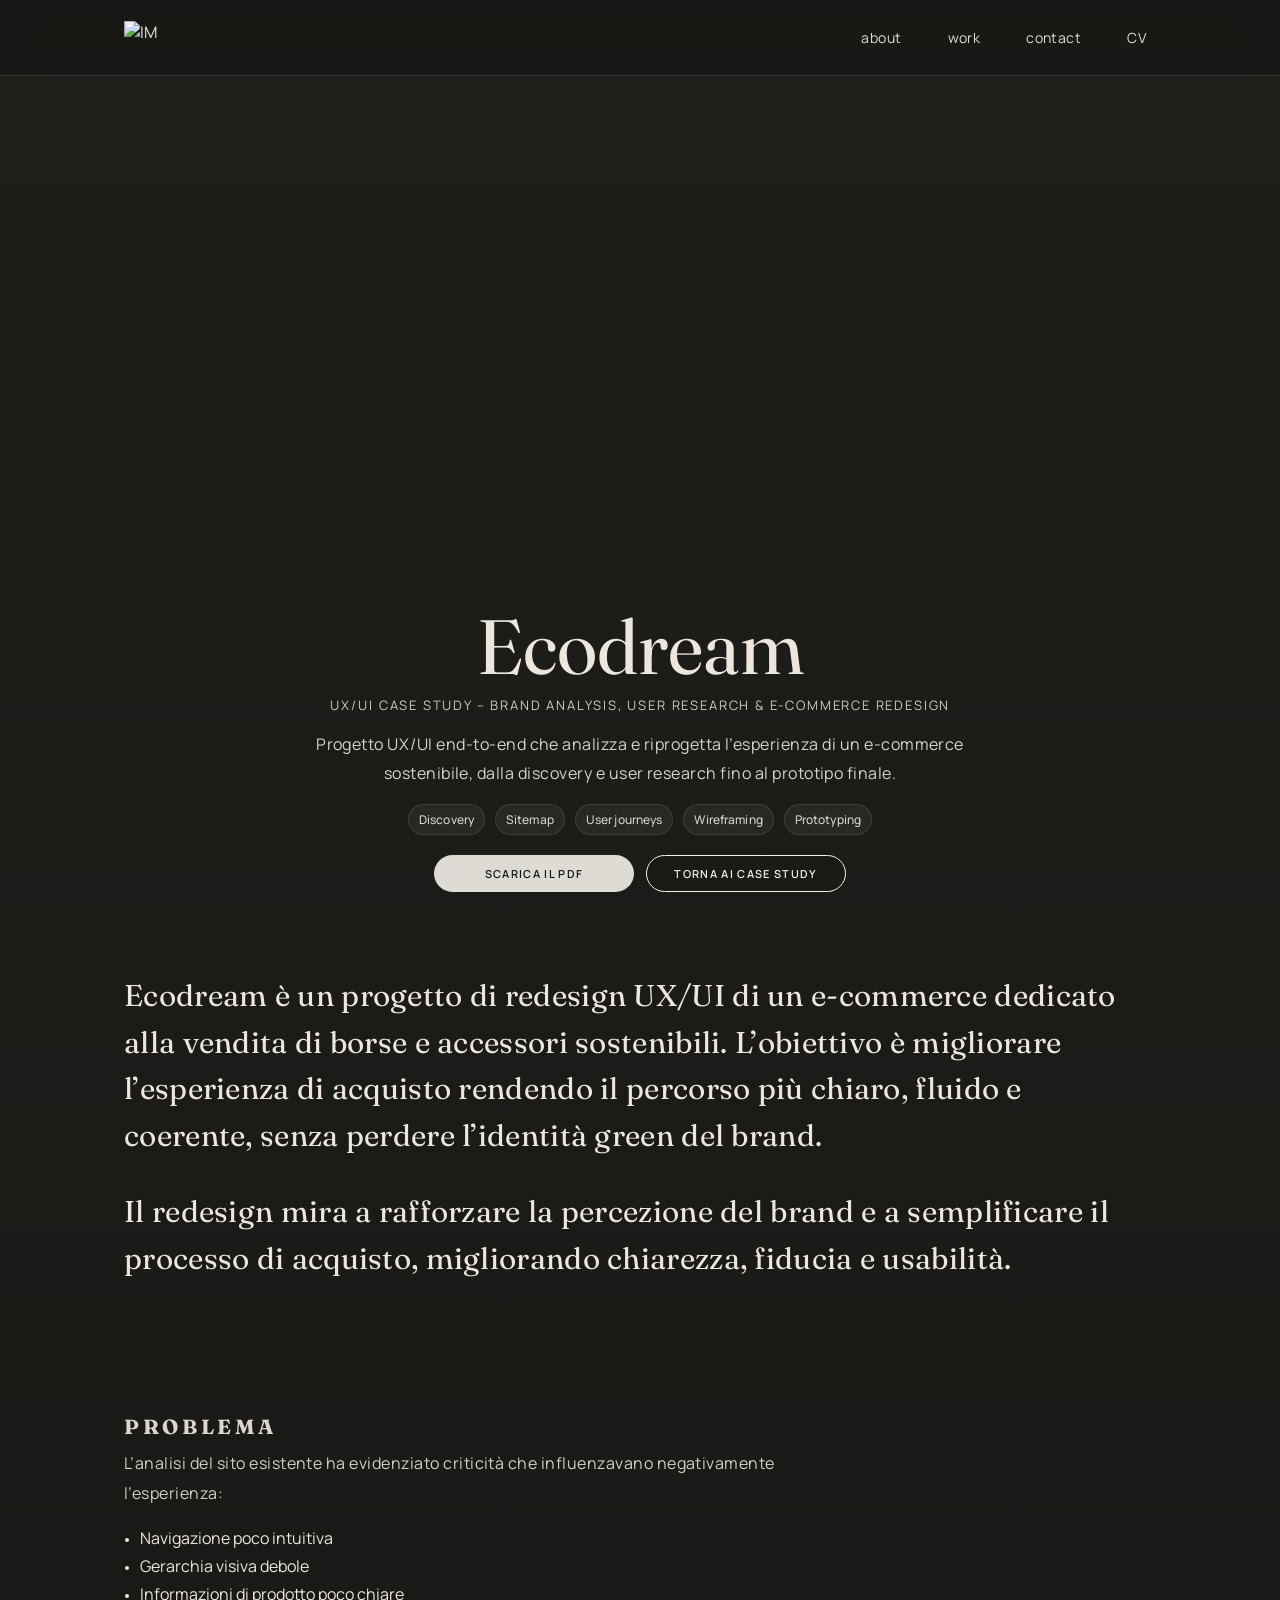
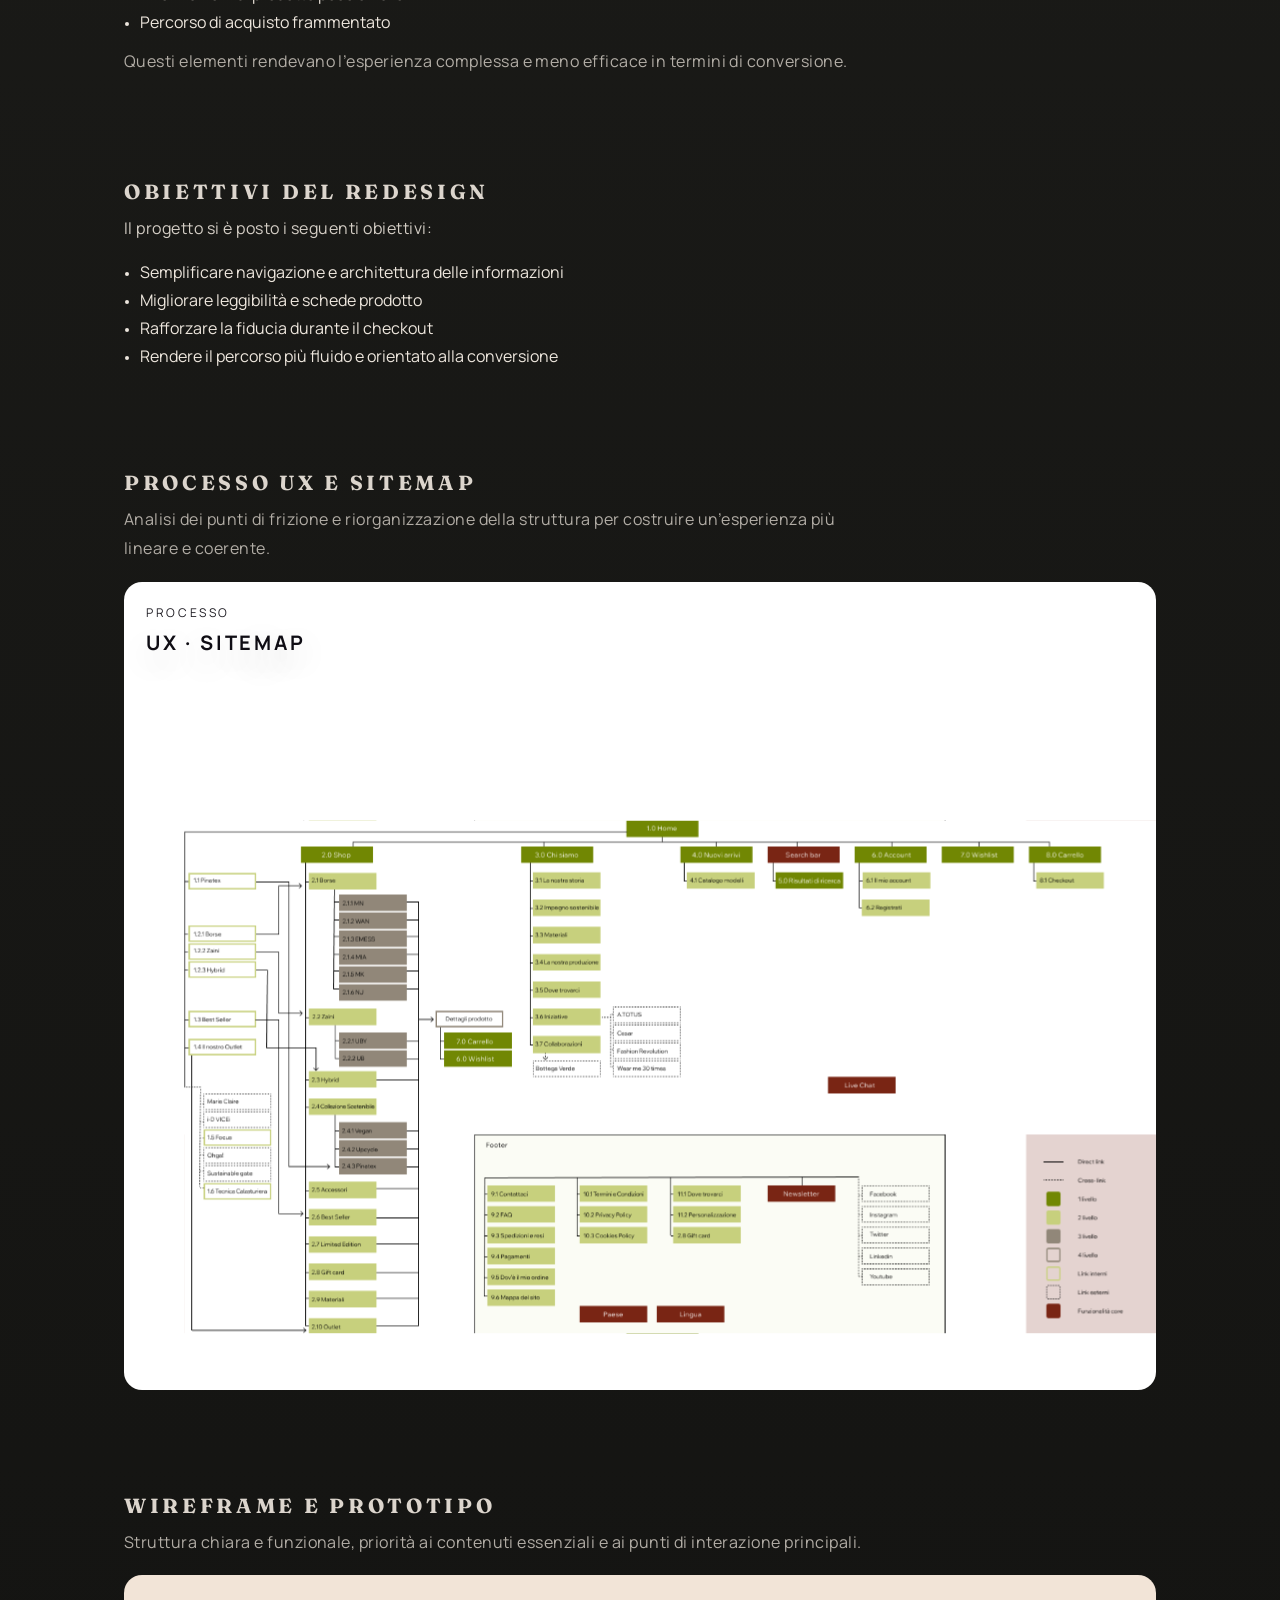
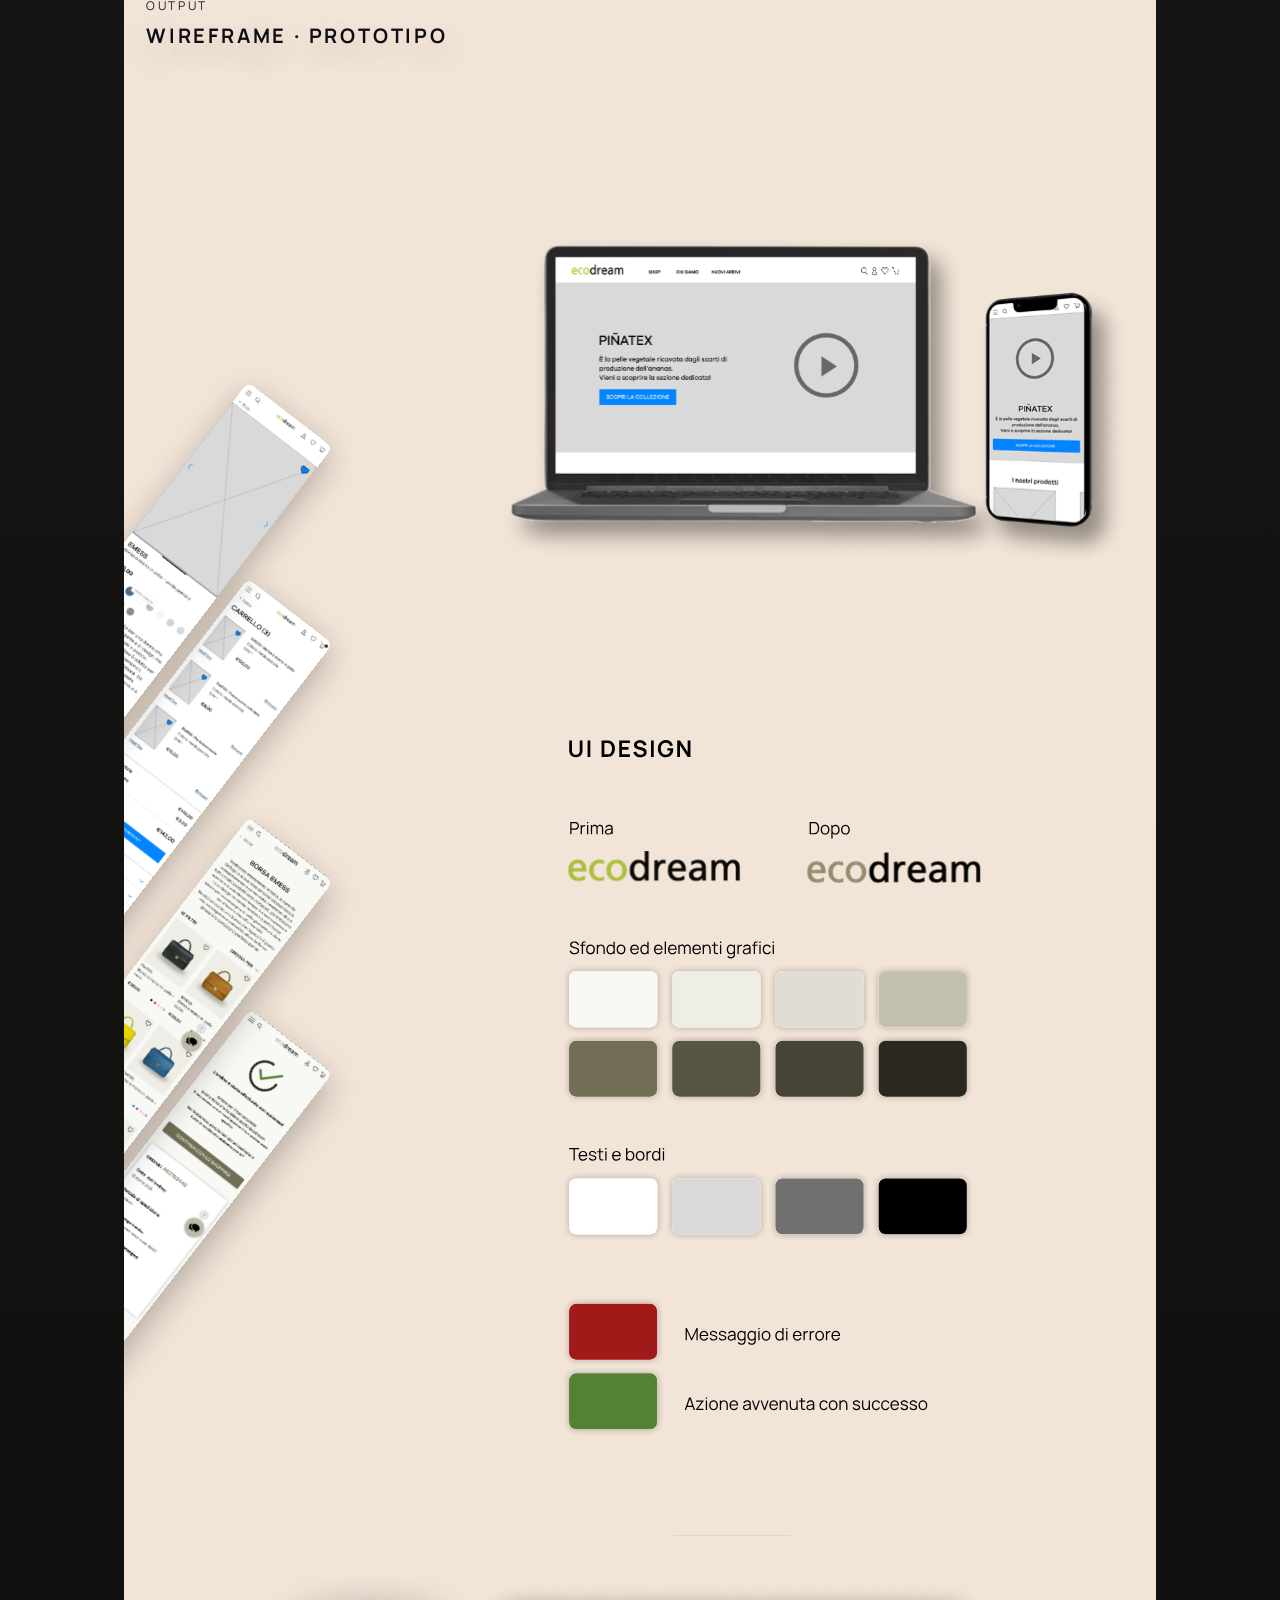
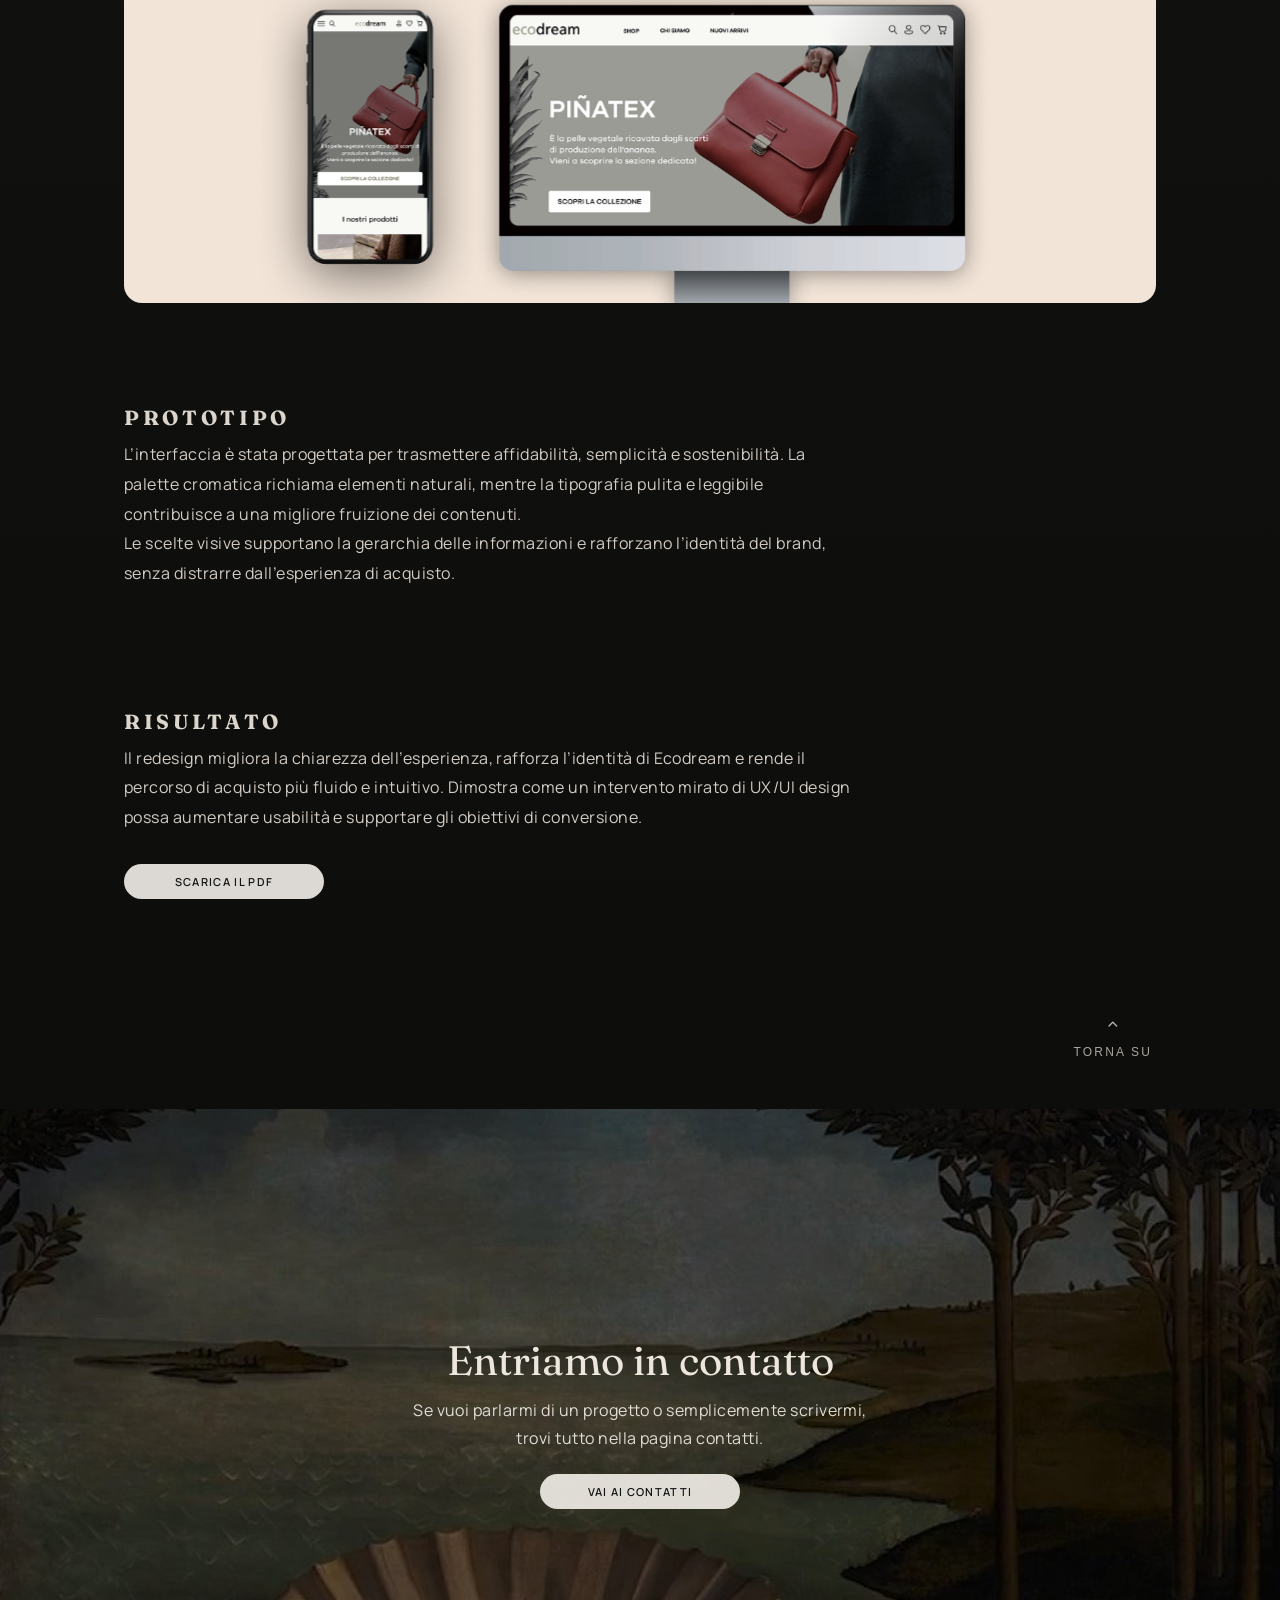
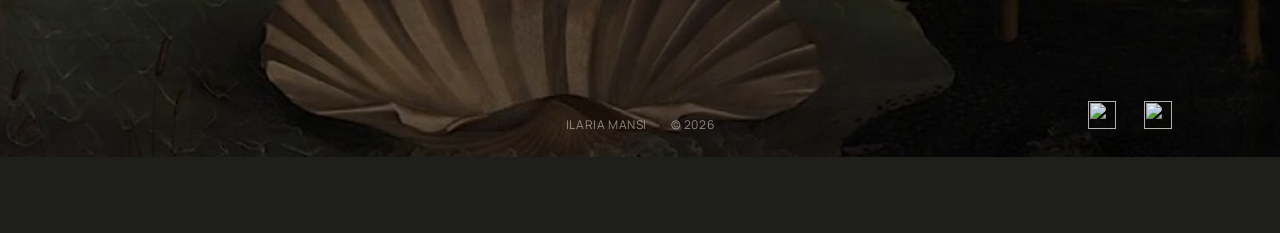
==== commit 8c11e0ab: "portfolio upload" ====
--- a/project/ecodream/index.html
+++ b/project/ecodream/index.html
@@ -80,10 +80,10 @@
    
         <div class="pCtaRow">
           <a class="btn btn--primary" href="../../assets/pdf/ecodream.pdf" target="_blank" rel="noopener">
-            SCARICA IL CASE STUDY
+            SCARICA IL PDF
           </a>
           <a class="btn btn--secondary" href="../../index.html#projects">
-            TORNA AI PROGETTI
+            TORNA AI CASE STUDY
           </a>
         </div>
       </div>
@@ -219,7 +219,7 @@
 
             <div class="pUi__cta">
               <a class="btn btn--primary" href="../../assets/pdf/ecodream.pdf" target="_blank" rel="noopener">
-                SCARICA IL CASE STUDY
+                SCARICA IL PDF
               </a>
             </div>
           </div>
--- a/css/style.css
+++ b/css/style.css
@@ -36,7 +36,7 @@
 
   --h1: clamp(42px, 5.2vw, 76px);
   --h2: clamp(24px, 3.2vw, 44px);
-  --lead: clamp(20px, 1.6vw, 18px);
+  --lead: clamp(18px, 1.6vw, 20px);
   --section-y: clamp(52px, 6vw, 90px);
 }
 
@@ -352,13 +352,17 @@
 .btn--secondary:active{ transform:translateY(0); }
 
 @media (max-width:700px){
-
   .btn{
-    width:100%;
-    max-width:300px;
-  }
-
-}
+    width: 330px;
+    max-width: 330px;
+    min-width: 330px;
+    padding: 16px 20px;
+    font-size: 12px;
+  }
+
+ 
+}
+
 /* -------------------------
    TAGS / CHIPS
 ------------------------- */
@@ -392,7 +396,7 @@
 .heroSection{
   position: relative;
   min-height: 590px;
-  height: 85vh;
+  height: 78vh;
   overflow: hidden;
   padding-top: var(--nav-h);
 }
@@ -486,35 +490,73 @@
   color: rgb(243,239,233);
 }
 
-.hero__cta{
-  margin-top: 15px;
-  display: flex;
-  gap: 14px;
-  flex-wrap: wrap;
-  justify-content: center;
+.hero__scroll{
+  position:absolute;
+  bottom:-18px;
+  left:50%;
+  transform:translateX(-50%);
+  display:flex;
+  flex-direction:column;
+  align-items:center;
+  gap:6px;
+  text-decoration:none;
+  color:rgba(243,239,233,.85);
+  z-index:3;
+}
+
+.hero__scrollArrow{
+  font-size:20px;
+  line-height:1;
+  transition:transform .25s ease, opacity .25s ease;
+}
+
+.hero__scrollText{
+  font-family:var(--font-sans);
+  font-size:11px;
+  letter-spacing:.22em;
+  text-transform:uppercase;
+  opacity:.75;
+}
+
+.hero__scroll:hover .hero__scrollArrow{
+  transform:translateY(6px);
+  opacity:1;
+}
+
+.hero__scroll:hover .hero__scrollText{
+  opacity:1;
 }
 
 @media (max-width: 980px){
   .heroSection{
-    min-height: 95vh;
-    height: 95vh;
+    min-height: 88vh;
+    height: 88vh;
   }
 
   .hero{
-    min-height: calc(100vh - var(--nav-h));
+    min-height: calc(88vh - var(--nav-h));
     display: flex;
     align-items: center;
     justify-content: center;
   }
-.hero__title{
-  margin-top: -40px;
- }
+
+  .heroSection__arch{
+    object-position: center 32%;
+    transform: none;
+  }
+
+  .hero__title{
+    margin-top: -40px;
+  }
+
   .hero__sub{
-  margin-top: 20px;
- }
+    margin-top: 20px;
+  }
+
   .hero__statement{
-  margin-top: 60px;
- }
+    margin-top: 60px;
+  }
+
   .hero__left{
     max-width: 100%;
     margin: 0 auto;
@@ -524,12 +566,12 @@
     align-items: center;
     text-align: center;
   }
-
-  .hero__cta{
-    justify-content: center;
-  }
-}
-
+.hero__scroll{
+  position:absolute;
+  bottom:10px;
+ 
+}
+}
 /* -------------------------
    HOME — SALOTTO
 ------------------------- */
@@ -908,7 +950,7 @@
 
 @media (max-width:900px){
   .footer{
-    min-height: 80vh;
+    min-height: 60vh;
     align-items: center;
     padding: 0 0 28px 0;
   }
@@ -937,7 +979,7 @@
     display: flex;
     justify-content: center;
     gap: 18px;
-    margin-top: 80px;
+    margin-top: 60px;
     
   }
   .footer__meta{
@@ -1280,7 +1322,7 @@
   width: 100%;
   height: auto;
   display: block;
-  filter: brightness(.7) saturate(1.4);
+  filter: brightness(.7) saturate(1.3) !important;
   -webkit-mask-image: linear-gradient(
     to right,
     rgba(0,0,0,0) 0%,
--- a/css/project.css
+++ b/css/project.css
@@ -201,7 +201,7 @@
   margin: 0 0 10px;
   font-family: "Fraunces", serif;
   font-weight: 700;
-  font-size: clamp(14px, 1.6vw, 18px);
+  font-size: clamp(20px, 1.6vw, 24px);
   letter-spacing: .18em;
   text-transform: uppercase;
   opacity: .92;
@@ -327,7 +327,7 @@
   margin: 0 0 10px;
   font-family: "Fraunces", serif;
   font-weight: 700;
-  font-size: clamp(14px, 1.6vw, 18px);
+ font-size: clamp(20px, 1.6vw, 24px);
   letter-spacing: .18em;
   text-transform: uppercase;
   opacity: .92;
@@ -401,7 +401,7 @@
   margin: 0 0 10px;
   font-family: "Fraunces", serif;
   font-weight: 700;
-  font-size: clamp(14px, 1.6vw, 18px);
+ font-size: clamp(20px, 1.6vw, 24px);
   letter-spacing: .18em;
   text-transform: uppercase;
   opacity: .92;
@@ -481,7 +481,7 @@
   margin: 0 0 10px;
   font-family: "Fraunces", serif;
   font-weight: 700;
-  font-size: clamp(14px, 1.6vw, 18px);
+  font-size: clamp(20px, 1.6vw, 24px);
   letter-spacing: .18em;
   text-transform: uppercase;
   opacity: .92;
